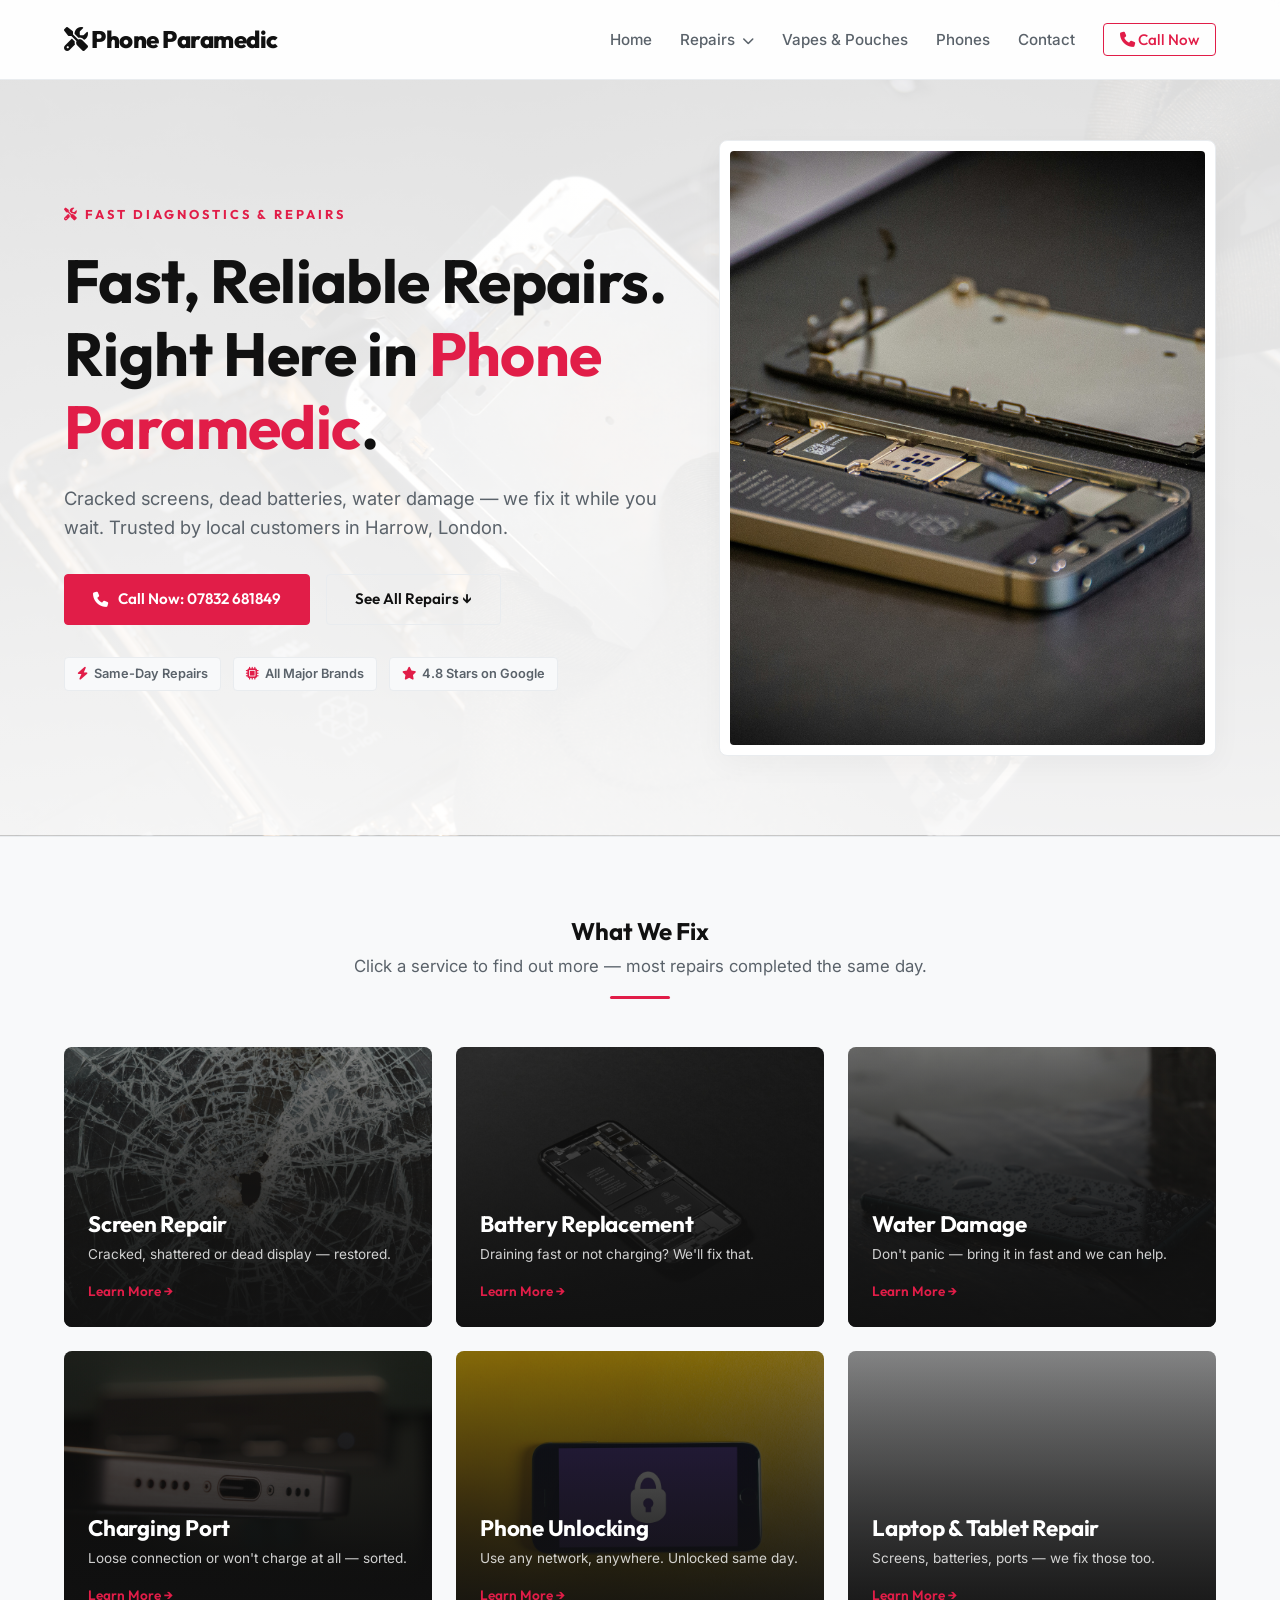
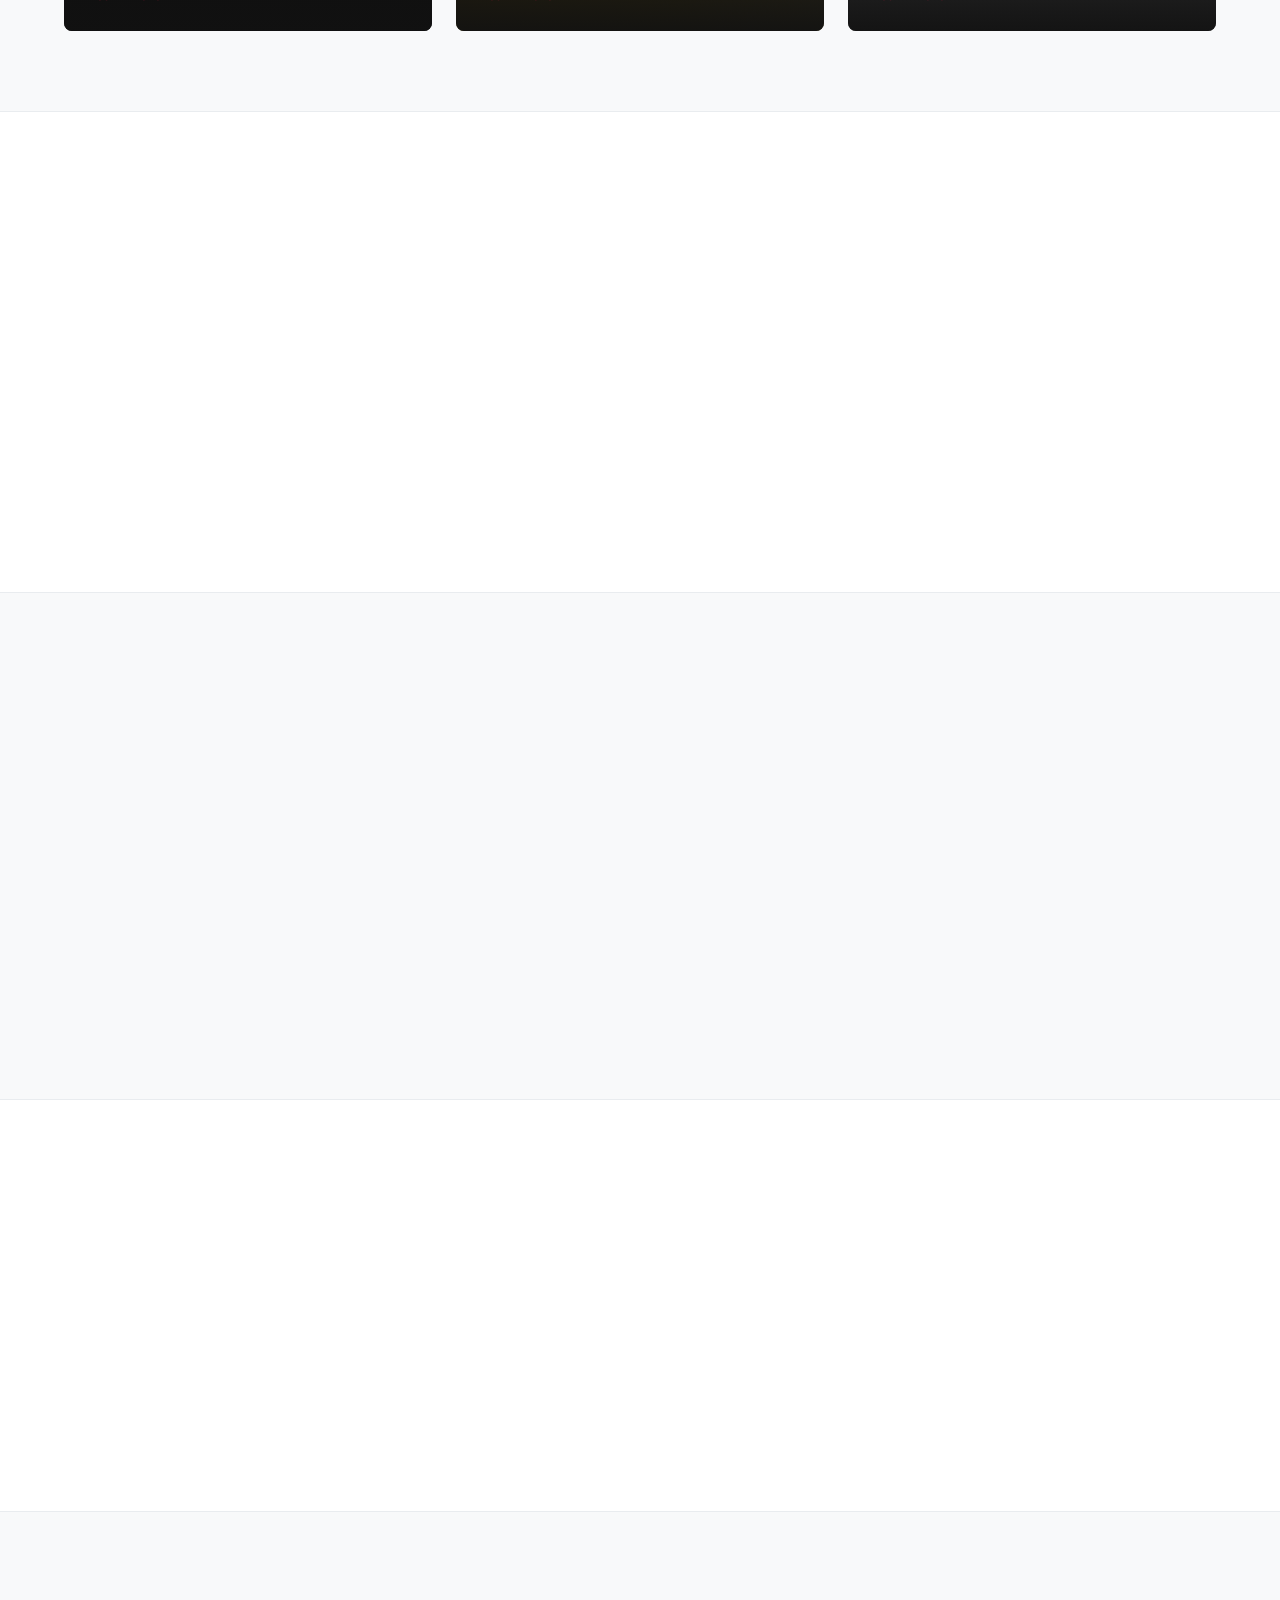
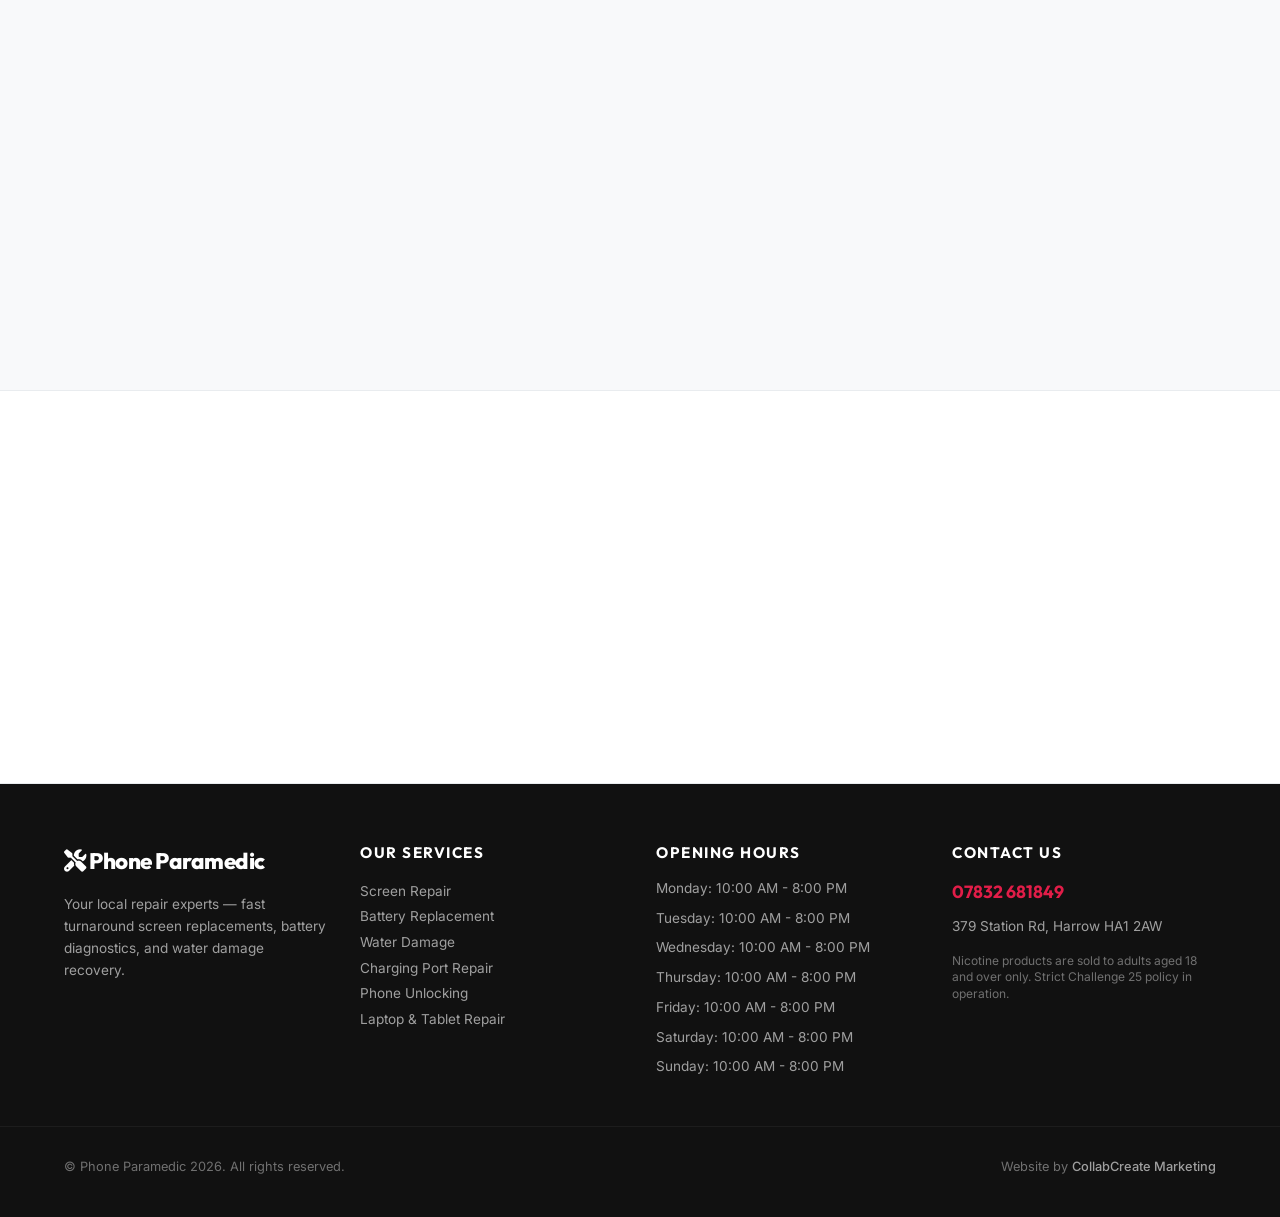
==== index.html @ 1603ecd9 "Deploy premium responsive outreach site" ====
<!DOCTYPE html>
<html lang="en">
<head>
    <meta charset="UTF-8">
    <meta name="viewport" content="width=device-width, initial-scale=1.0">
    <title>Home | Phone Paramedic Harrow, London</title>
    <link rel="stylesheet" href="styles.css">
    <link href="https://fonts.googleapis.com/css2?family=Inter:wght@300;400;500;600;700&family=Outfit:wght@400;500;600;700;800&display=swap" rel="stylesheet">
    <link rel="stylesheet" href="https://cdnjs.cloudflare.com/ajax/libs/font-awesome/6.4.0/css/all.min.css">
    
    <!-- Open Graph Metadata -->
    <meta property="og:title" content="Home | Phone Paramedic Harrow, London">
    <meta property="og:description" content="Fast, premium screen repairs, battery replacements, water damage recovery, vapes, pouches, and refurbished phones in Harrow, London.">
    <meta property="og:image" content="https://mowleed2000.github.io/phone-paramedic/storefront.webp">
    <meta property="og:url" content="https://mowleed2000.github.io/phone-paramedic/index.html">
    <meta property="og:type" content="website">

    <!-- Microsoft Clarity Tracking Code -->
    <script type="text/javascript">
        (function(c,l,a,r,i,t,y){
            c[a]=c[a]||function(){(c[a].q=c[a].q||[]).push(arguments)};
            t=l.createElement(r);t.async=1;t.src="https://www.clarity.ms/tag/"+i;
            y=l.getElementsByTagName(r)[0];y.parentNode.insertBefore(t,y);
        })(window, document, "clarity", "script", "x1smlah9oa");
    </script>
</head>
<body>

    <nav class="navbar">
        <div class="container nav-container">
            <a href="index.html" class="logo"><i class="fa-solid fa-screwdriver-wrench"></i> Phone Paramedic</a>
            <ul class="nav-links" id="navLinks">
                <li><a href="index.html">Home</a></li>
                <li class="dropdown">
                    <a href="#" class="dropdown-trigger">Repairs <i class="fa-solid fa-chevron-down" style="font-size:0.75rem; margin-left:3px;"></i></a>
                    <ul class="dropdown-menu">
                        <li><a href="screen-repair.html">Screen Repair</a></li>
                        <li><a href="battery-replacement.html">Battery Replacement</a></li>
                        <li><a href="water-damage.html">Water Damage</a></li>
                        <li><a href="charging-port.html">Charging Port Repair</a></li>
                        <li><a href="phone-unlocking.html">Phone Unlocking</a></li>
                        <li><a href="laptop-tablet.html">Laptop &amp; Tablet Repair</a></li>
                    </ul>
                </li>
                <li><a href="vapes-pouches.html">Vapes &amp; Pouches</a></li>
                <li><a href="phones-in-store.html">Phones</a></li>
                <li><a href="contact.html">Contact</a></li>
                <li><a href="tel:07832681849" class="btn-nav-cta"><i class="fa-solid fa-phone"></i> Call Now</a></li>
            </ul>
            <div class="hamburger" id="hamburger"><i class="fa-solid fa-bars"></i></div>
        </div>
    </nav>

    <!-- Hero Section -->
    <section class="hero" style="background-image: linear-gradient(rgba(255, 255, 255, 0.85), rgba(255, 255, 255, 0.95)), url('repair-hero.jpg');">
        <div class="container hero-grid">
            <div class="hero-content reveal">
                <span class="eyebrow"><i class="fa-solid fa-screwdriver-wrench"></i> Fast Diagnostics &amp; Repairs</span>
                <h1>Fast, Reliable Repairs. <br>Right Here in <span class="primary-text">Phone Paramedic</span>.</h1>
                <p class="hero-tagline">Cracked screens, dead batteries, water damage — we fix it while you wait. Trusted by local customers in Harrow, London.</p>
                <div class="hero-btns">
                    <a href="tel:07832681849" class="btn btn-primary"><i class="fa-solid fa-phone"></i> Call Now: 07832 681849</a>
                    <a href="#services" class="btn btn-outline">See All Repairs &darr;</a>
                </div>
                <div class="walk-ins-tag">
                    <span class="badge"><i class="fa-solid fa-bolt"></i> Same-Day Repairs</span>
                    <span class="badge"><i class="fa-solid fa-microchip"></i> All Major Brands</span>
                    <span class="badge"><i class="fa-solid fa-star"></i> 4.8 Stars on Google</span>
                </div>
            </div>
            <div class="hero-image-wrapper reveal">
                <div class="hero-image-frame" onclick="openLightbox('storefront.webp', 'Phone Paramedic storefront in Harrow, London')">
                    <img src="storefront.webp" alt="Phone Paramedic Storefront" class="hero-image">
                    <div class="frame-overlay">
                        <i class="fa-solid fa-magnifying-glass-plus"></i>
                        <span>View Storefront</span>
                    </div>
                </div>
            </div>
        </div>
    </section>

    <!-- Services Section -->
    <section class="services" id="services">
        <div class="container">
            <div class="section-header text-center reveal">
                <h2>What We Fix</h2>
                <p class="subheading">Click a service to find out more — most repairs completed the same day.</p>
                <div class="accent-divider"></div>
            </div>
            <div class="services-grid reveal">
                <!-- Screen Repair -->
                <a href="screen-repair.html" class="service-card-link">
                    <div class="service-card" style="background-image: linear-gradient(rgba(17, 17, 17, 0.45), rgba(17, 17, 17, 0.75)), url('cracked-screen.jpg');">
                        <div class="card-content">
                            <h3>Screen Repair</h3>
                            <p>Cracked, shattered or dead display — restored.</p>
                            <span class="learn-more">Learn More &rarr;</span>
                        </div>
                    </div>
                </a>
                <!-- Battery Replacement -->
                <a href="battery-replacement.html" class="service-card-link">
                    <div class="service-card" style="background-image: linear-gradient(rgba(17, 17, 17, 0.45), rgba(17, 17, 17, 0.75)), url('battery-repair.jpg');">
                        <div class="card-content">
                            <h3>Battery Replacement</h3>
                            <p>Draining fast or not charging? We'll fix that.</p>
                            <span class="learn-more">Learn More &rarr;</span>
                        </div>
                    </div>
                </a>
                <!-- Water Damage -->
                <a href="water-damage.html" class="service-card-link">
                    <div class="service-card" style="background-image: linear-gradient(rgba(17, 17, 17, 0.45), rgba(17, 17, 17, 0.75)), url('water-damage.jpg');">
                        <div class="card-content">
                            <h3>Water Damage</h3>
                            <p>Don't panic — bring it in fast and we can help.</p>
                            <span class="learn-more">Learn More &rarr;</span>
                        </div>
                    </div>
                </a>
                <!-- Charging Port -->
                <a href="charging-port.html" class="service-card-link">
                    <div class="service-card" style="background-image: linear-gradient(rgba(17, 17, 17, 0.45), rgba(17, 17, 17, 0.75)), url('charging-port.jpg');">
                        <div class="card-content">
                            <h3>Charging Port</h3>
                            <p>Loose connection or won't charge at all — sorted.</p>
                            <span class="learn-more">Learn More &rarr;</span>
                        </div>
                    </div>
                </a>
                <!-- Phone Unlocking -->
                <a href="phone-unlocking.html" class="service-card-link">
                    <div class="service-card" style="background-image: linear-gradient(rgba(17, 17, 17, 0.45), rgba(17, 17, 17, 0.75)), url('unlock-phone.jpg');">
                        <div class="card-content">
                            <h3>Phone Unlocking</h3>
                            <p>Use any network, anywhere. Unlocked same day.</p>
                            <span class="learn-more">Learn More &rarr;</span>
                        </div>
                    </div>
                </a>
                <!-- Laptop & Tablet Repair -->
                <a href="laptop-tablet.html" class="service-card-link">
                    <div class="service-card" style="background-image: linear-gradient(rgba(17, 17, 17, 0.45), rgba(17, 17, 17, 0.75)), url('circuit-board.jpg');">
                        <div class="card-content">
                            <h3>Laptop &amp; Tablet Repair</h3>
                            <p>Screens, batteries, ports — we fix those too.</p>
                            <span class="learn-more">Learn More &rarr;</span>
                        </div>
                    </div>
                </a>
            </div>
        </div>
    </section>

    <!-- Why Us Section -->
    <section class="why-us">
        <div class="container">
            <div class="section-header text-center reveal">
                <h2>Why Customers Come Back to Us</h2>
                <div class="accent-divider"></div>
            </div>
            
            <div class="why-us-grid reveal">
                <div class="why-card">
                    <div class="why-icon"><i class="fa-solid fa-clock"></i></div>
                    <h3>Same-Day Service</h3>
                    <p>Most repairs are done within the hour. We know you can't be without your phone.</p>
                </div>
                <div class="why-card">
                    <div class="why-icon"><i class="fa-solid fa-gem"></i></div>
                    <h3>Quality Parts Only</h3>
                    <p>We use premium replacement parts on every repair — no cheap substitutes.</p>
                </div>
                <div class="why-card">
                    <div class="why-icon"><i class="fa-solid fa-circle-check"></i></div>
                    <h3>No Fix, No Fee</h3>
                    <p>We diagnose for free. If we can't fix it, you don't pay a penny.</p>
                </div>
            </div>
        </div>
    </section>

    <!-- Vapes Teaser -->
    <section class="vapes-teaser">
        <div class="container vapes-teaser-grid">
            <div class="vapes-teaser-content reveal">
                <span class="eyebrow" style="color: var(--primary); font-weight: 700; text-transform: uppercase; letter-spacing: 2px; font-size: 0.8rem; margin-bottom: 12px; display: block;">Vapes &amp; Nicotine Pouches</span>
                <h2>Premium Vapes &amp; Pouches</h2>
                <p>We stock all the major brands including Lost Mary, IVG, Elf, Nordic Spirit, Velo, Pablo, ZYN and more. Smoke-free alternatives and disposable vapes available in store.</p>
                <a href="vapes-pouches.html" class="btn btn-primary">Browse Products &rarr;</a>
                <p class="disclaimer-text">Nicotine products are strictly for adults aged 18+ only. Challenge 25 policy applies.</p>
            </div>
            <div class="vape-brand-anchors reveal">
                <img src="Lost Mary reuse.jpg" alt="Lost Mary" class="teaser-brand-img">
                <img src="IVG Reuse 1.jpg" alt="IVG" class="teaser-brand-img">
            </div>
        </div>
    </section>

    <!-- Refurbished Phones Teaser -->
    <section class="phones-teaser">
        <div class="container phones-teaser-grid">
            <div class="phone-anchors-grid reveal">
                <div class="phone-item-card"><img src="Iphone 17 pro max.webp" alt="iPhone"><span>iPhone</span></div>
                <div class="phone-item-card"><img src="Samsung s26 ultra.webp" alt="Samsung"><span>Samsung</span></div>
                <div class="phone-item-card"><img src="Google Pixel 10a.webp" alt="Pixel"><span>Pixel</span></div>
            </div>
            <div class="phones-teaser-content reveal">
                <span class="eyebrow" style="color: var(--primary); font-weight: 700; text-transform: uppercase; letter-spacing: 2px; font-size: 0.8rem; margin-bottom: 12px; display: block;">Buy Refurbished Handsets</span>
                <h2>Refurbished Phones In Store</h2>
                <p>Looking for a quality handset without the new price tag? We carry a rotating selection of second-hand smartphones — tested, cleaned, warrantied, and ready to use.</p>
                <a href="phones-in-store.html" class="btn btn-primary">Check Availability &rarr;</a>
            </div>
        </div>
    </section>

    <!-- Reviews Section -->
    <section class="reviews">
        <div class="container">
            <div class="section-header text-center reveal">
                <h2>Loved By The Community</h2>
                <p class="subheading">Direct reviews from our local Google Business Profile page.</p>
                <div class="accent-divider"></div>
            </div>
            <div class="reviews-grid reveal">
                
                <div class="review-card">
                    <p class="review-text">"Excellent service! Fixed my cracked laptop screen on the same day. Very professional and the pricing was clear and fair."</p>
                    <div class="review-author">
                        <span>— Michael R.</span>
                        <span class="stars">★★★★★</span>
                    </div>
                </div>
    
                <div class="review-card">
                    <p class="review-text">"Brought in my water-damaged iPhone. They managed to recover all my data and get the phone working again. Lifesavers!"</p>
                    <div class="review-author">
                        <span>— Sarah T.</span>
                        <span class="stars">★★★★★</span>
                    </div>
                </div>
    
                <div class="review-card">
                    <p class="review-text">"Highly recommend Phone Paramedics for screen replacement. Friendly staff, quick turnaround, and excellent workmanship."</p>
                    <div class="review-author">
                        <span>— James L.</span>
                        <span class="stars">★★★★★</span>
                    </div>
                </div>
    
            </div>
        </div>
    </section>

    <!-- Final CTA -->
    <section class="final-cta text-center reveal" style="background-image: linear-gradient(rgba(17, 17, 17, 0.8), rgba(17, 17, 17, 0.9)), url('technician.jpg'); background-size: cover; background-position: center; color: #ffffff;">
        <div class="container">
            <h2>Ready to Get Your Device Repaired?</h2>
            <p>Visit our shop in Harrow, London or call ahead to check parts availability.</p>
            <a href="tel:07832681849" class="btn btn-primary btn-large"><i class="fa-solid fa-phone"></i> Call 07832 681849</a>
        </div>
    </section>

    <!-- Lightbox Modal -->
    <div id="lightboxModal" class="lightbox">
        <span class="lightbox-close" onclick="closeLightbox()">&times;</span>
        <img class="lightbox-content" id="lightboxImg">
        <div id="lightboxCaption" class="lightbox-caption"></div>
    </div>

    <footer class="footer">
        <div class="container footer-grid">
            <div class="footer-brand">
                <a href="index.html" class="footer-logo"><i class="fa-solid fa-screwdriver-wrench"></i> Phone Paramedic</a>
                <p style="margin-top: 15px; font-size: 0.85rem; line-height: 1.6; color: rgba(255, 255, 255, 0.6);">Your local repair experts — fast turnaround screen replacements, battery diagnostics, and water damage recovery.</p>
            </div>
            <div class="footer-links">
                <h4>Our Services</h4>
                <p><a href="screen-repair.html">Screen Repair</a></p>
                <p><a href="battery-replacement.html">Battery Replacement</a></p>
                <p><a href="water-damage.html">Water Damage</a></p>
                <p><a href="charging-port.html">Charging Port Repair</a></p>
                <p><a href="phone-unlocking.html">Phone Unlocking</a></p>
                <p><a href="laptop-tablet.html">Laptop &amp; Tablet Repair</a></p>
            </div>
            <div class="footer-hours">
                <h4>Opening Hours</h4>
                <ul>
                    <li>Monday: 10:00 AM - 8:00 PM</li><li>Tuesday: 10:00 AM - 8:00 PM</li><li>Wednesday: 10:00 AM - 8:00 PM</li><li>Thursday: 10:00 AM - 8:00 PM</li><li>Friday: 10:00 AM - 8:00 PM</li><li>Saturday: 10:00 AM - 8:00 PM</li><li>Sunday: 10:00 AM - 8:00 PM</li>
                </ul>
            </div>
            <div class="footer-contact">
                <h4>Contact Us</h4>
                <p class="phone-num"><a href="tel:07832681849">07832 681849</a></p>
                <p style="margin-top: 10px; font-size: 0.85rem; color: rgba(255, 255, 255, 0.6);">379 Station Rd, Harrow HA1 2AW</p>
                <p style="margin-top: 15px; font-size: 0.75rem; color: rgba(255, 255, 255, 0.4); line-height: 1.4;">
                    Nicotine products are sold to adults aged 18 and over only. Strict Challenge 25 policy in operation.
                </p>
            </div>
        </div>
        <div class="footer-bottom">
            <div class="container" style="display: flex; justify-content: space-between; flex-wrap: wrap; gap: 10px; width: 100%;">
                <p>&copy; Phone Paramedic 2026. All rights reserved.</p>
                <p class="agency-credit">Website by <a href="https://collabcreate.co.uk" target="_blank">CollabCreate Marketing</a></p>
            </div>
        </div>
    </footer>
    <script src="script.js"></script>
</body>
</html>
---- styles.css ----
/* CCM Tech Repair Site Stylesheet */
:root {
    --bg-main: #ffffff;
    --bg-card: #ffffff;
    --bg-alternate: #f8f9fa;
    --text-main: #111111;
    --text-muted: #5a626a;
    --border-color: #e9ecef;
    --primary: #e11d48;
    --primary-hover: #be123c;
    --primary-glow: rgba(225, 29, 72, 0.15);
    --shadow: 0 8px 30px rgba(0, 0, 0, 0.04);
    --font-sans: 'Inter', sans-serif;
    --font-heading: 'Outfit', sans-serif;
    --nav-height: 80px;
}

/* Global Reset */
* {
    margin: 0;
    padding: 0;
    box-sizing: border-box;
}

html, body {
    width: 100%;
    overflow-x: hidden;
    background-color: var(--bg-main);
    color: var(--text-main);
    font-family: var(--font-sans);
    line-height: 1.6;
    scroll-behavior: smooth;
}

/* Layout Utilities */
.container {
    max-width: 1200px;
    margin: 0 auto;
    padding: 0 24px;
    width: 100%;
}

.text-center {
    text-align: center;
}

.primary-text {
    color: var(--primary);
}

.accent-divider {
    width: 60px;
    height: 3px;
    background-color: var(--primary);
    margin: 16px auto 0;
    border-radius: 2px;
}

.section-subtitle {
    display: inline-block;
    font-family: var(--font-heading);
    font-size: 0.8rem;
    font-weight: 700;
    text-transform: uppercase;
    letter-spacing: 3px;
    color: var(--primary);
    margin-bottom: 12px;
}

/* Typography */
h1, h2, h3, h4 {
    font-family: var(--font-heading);
    font-weight: 700;
    letter-spacing: -0.01em;
    line-height: 1.2;
}

/* Scroll Animations */
.reveal {
    opacity: 0;
    transform: translateY(30px);
    transition: all 0.8s cubic-bezier(0.16, 1, 0.3, 1);
}

.reveal.active {
    opacity: 1;
    transform: translateY(0);
}

/* Buttons */
.btn {
    display: inline-flex;
    align-items: center;
    justify-content: center;
    gap: 10px;
    padding: 12px 28px;
    font-family: var(--font-heading);
    font-size: 0.95rem;
    font-weight: 600;
    text-decoration: none;
    border-radius: 4px;
    transition: all 0.3s ease;
    cursor: pointer;
    border: none;
}

.btn-primary {
    background-color: var(--primary);
    color: #ffffff;
    border: 1px solid var(--primary);
}

.btn-primary:hover {
    background-color: var(--primary-hover);
    border-color: var(--primary-hover);
    transform: translateY(-2px);
    box-shadow: 0 8px 20px var(--primary-glow);
}

.btn-outline {
    background-color: transparent;
    color: var(--text-main);
    border: 1px solid var(--border-color);
}

.btn-outline:hover {
    background-color: var(--bg-alternate);
    border-color: var(--primary);
    color: var(--primary);
    transform: translateY(-2px);
}

/* Navigation Bar */
.navbar {
    position: fixed;
    top: 0;
    left: 0;
    width: 100%;
    height: var(--nav-height);
    background-color: rgba(255, 255, 255, 0.95);
    backdrop-filter: blur(8px);
    -webkit-backdrop-filter: blur(8px);
    border-bottom: 1px solid var(--border-color);
    z-index: 1000;
    display: flex;
    align-items: center;
}

.nav-container {
    display: flex;
    justify-content: space-between;
    align-items: center;
}

.logo {
    font-family: var(--font-heading);
    font-size: 1.5rem;
    font-weight: 800;
    color: var(--text-main);
    text-decoration: none;
    letter-spacing: -0.5px;
}

.nav-links {
    display: flex;
    align-items: center;
    list-style: none;
    gap: 28px;
}

.nav-links a {
    color: var(--text-muted);
    text-decoration: none;
    font-size: 0.95rem;
    font-weight: 500;
    transition: color 0.3s ease;
}

.nav-links a:hover {
    color: var(--text-main);
}

.btn-nav-cta {
    background-color: transparent;
    color: var(--primary) !important;
    border: 1px solid var(--primary);
    padding: 6px 16px;
    border-radius: 4px;
    font-family: var(--font-heading);
    font-size: 0.85rem;
    font-weight: 600;
    transition: all 0.3s ease;
}

.btn-nav-cta:hover {
    background-color: var(--primary);
    color: #ffffff !important;
}

.hamburger {
    display: none;
    color: var(--text-main);
    font-size: 1.4rem;
    cursor: pointer;
}

/* Dropdown Menu */
.dropdown {
    position: relative;
}

.dropdown-menu {
    display: none;
    position: absolute;
    top: 100%;
    left: 0;
    background-color: var(--bg-card);
    border: 1px solid var(--border-color);
    box-shadow: var(--shadow);
    list-style: none;
    min-width: 220px;
    border-radius: 4px;
    padding: 10px 0;
    z-index: 100;
}

.dropdown-menu li a {
    display: block;
    padding: 10px 20px;
    color: var(--text-main);
    font-size: 0.9rem;
    text-transform: none;
    letter-spacing: normal;
}

.dropdown-menu li a:hover {
    background-color: var(--bg-alternate);
    color: var(--primary);
}

.dropdown:hover .dropdown-menu {
    display: block;
}

/* Hero Section */
.hero {
    padding: calc(var(--nav-height) + 60px) 0 80px;
    background-size: cover;
    background-position: center;
    position: relative;
}

.hero-grid {
    display: grid;
    grid-template-columns: 1.1fr 0.9fr;
    gap: 48px;
    align-items: center;
}

.hero-content .eyebrow {
    font-family: var(--font-heading);
    color: var(--primary);
    font-size: 0.8rem;
    font-weight: 700;
    text-transform: uppercase;
    letter-spacing: 3px;
    margin-bottom: 20px;
    display: block;
}

.hero h1 {
    font-size: 3.8rem;
    margin-bottom: 20px;
    color: var(--text-main);
}

.hero-tagline {
    font-size: 1.15rem;
    color: var(--text-muted);
    margin-bottom: 32px;
}

.hero-btns {
    display: flex;
    gap: 16px;
    margin-bottom: 32px;
}

.walk-ins-tag {
    display: flex;
    flex-wrap: wrap;
    gap: 12px;
}

.badge {
    display: inline-flex;
    align-items: center;
    gap: 6px;
    background-color: var(--bg-alternate);
    border: 1px solid var(--border-color);
    color: var(--text-muted);
    padding: 6px 12px;
    border-radius: 4px;
    font-size: 0.8rem;
    font-weight: 600;
}

.badge i {
    color: var(--primary);
}

.hero-image-wrapper {
    position: relative;
    width: 100%;
}

.hero-image-frame {
    position: relative;
    border: 1px solid var(--border-color);
    padding: 10px;
    border-radius: 8px;
    background-color: var(--bg-card);
    box-shadow: var(--shadow);
    cursor: pointer;
    overflow: hidden;
}

.hero-image {
    width: 100%;
    border-radius: 4px;
    display: block;
    object-fit: cover;
    aspect-ratio: 4/5;
    transition: transform 0.5s ease;
}

.hero-image-frame:hover .hero-image {
    transform: scale(1.02);
}

.frame-overlay {
    position: absolute;
    top: 10px;
    left: 10px;
    right: 10px;
    bottom: 10px;
    background-color: rgba(17, 17, 17, 0.85);
    display: flex;
    flex-direction: column;
    align-items: center;
    justify-content: center;
    gap: 10px;
    color: #ffffff;
    opacity: 0;
    transition: opacity 0.3s ease;
    border-radius: 4px;
}

.hero-image-frame:hover .frame-overlay {
    opacity: 1;
}

.frame-overlay i {
    font-size: 1.8rem;
    color: var(--primary);
}

.frame-overlay span {
    font-family: var(--font-heading);
    font-size: 0.8rem;
    font-weight: 600;
    text-transform: uppercase;
    letter-spacing: 1.5px;
}

/* Services Grid on Home */
.services {
    padding: 80px 0;
    background-color: var(--bg-alternate);
    border-top: 1px solid var(--border-color);
    border-bottom: 1px solid var(--border-color);
}

.services .section-header {
    margin-bottom: 48px;
}

.services .subheading {
    color: var(--text-muted);
    font-size: 1.05rem;
    margin-top: 8px;
}

.services-grid {
    display: grid;
    grid-template-columns: repeat(3, 1fr);
    gap: 24px;
}

.service-card-link {
    text-decoration: none;
}

.service-card {
    height: 280px;
    border-radius: 8px;
    background-size: cover;
    background-position: center;
    position: relative;
    overflow: hidden;
    display: flex;
    align-items: flex-end;
    transition: transform 0.3s ease, box-shadow 0.3s ease;
}

.service-card::after {
    content: '';
    position: absolute;
    top: 0;
    left: 0;
    width: 100%;
    height: 100%;
    background: linear-gradient(to top, rgba(17, 17, 17, 0.95) 0%, rgba(17, 17, 17, 0.4) 60%, rgba(17, 17, 17, 0.1) 100%);
    z-index: 1;
    transition: background 0.3s ease;
}

.service-card:hover {
    transform: translateY(-4px);
    box-shadow: 0 12px 30px rgba(0, 0, 0, 0.15);
}

.service-card:hover::after {
    background: linear-gradient(to top, rgba(17, 17, 17, 0.98) 0%, rgba(17, 17, 17, 0.5) 60%, rgba(17, 17, 17, 0.2) 100%);
}

.card-content {
    padding: 24px;
    color: #ffffff;
    width: 100%;
    z-index: 2;
}

.service-card h3 {
    font-size: 1.4rem;
    margin-bottom: 6px;
    color: #ffffff;
}

.service-card p {
    font-size: 0.85rem;
    color: rgba(255, 255, 255, 0.8);
    margin-bottom: 12px;
}

.learn-more {
    font-family: var(--font-heading);
    font-size: 0.85rem;
    font-weight: 600;
    color: var(--primary);
}

/* Why Us Section */
.why-us {
    padding: 80px 0;
}

.why-us-grid {
    display: grid;
    grid-template-columns: repeat(3, 1fr);
    gap: 32px;
    margin-top: 48px;
}

.why-card {
    background-color: var(--bg-card);
    border: 1px solid var(--border-color);
    border-radius: 8px;
    padding: 32px;
    box-shadow: var(--shadow);
}

.why-icon {
    font-size: 2.2rem;
    color: var(--primary);
    margin-bottom: 20px;
}

.why-card h3 {
    font-size: 1.25rem;
    margin-bottom: 12px;
}

.why-card p {
    color: var(--text-muted);
    font-size: 0.9rem;
}

/* Vapes Teaser */
.vapes-teaser {
    padding: 80px 0;
    background-color: var(--bg-alternate);
    border-top: 1px solid var(--border-color);
    border-bottom: 1px solid var(--border-color);
}

.vapes-teaser-grid {
    display: grid;
    grid-template-columns: 1.1fr 0.9fr;
    gap: 48px;
    align-items: center;
}

.vapes-teaser-content h2 {
    font-size: 2.5rem;
    margin-bottom: 16px;
}

.vapes-teaser-content p {
    color: var(--text-muted);
    margin-bottom: 24px;
    font-size: 1.05rem;
}

.disclaimer-text {
    font-size: 0.75rem;
    color: var(--text-muted);
    margin-top: 16px;
}

.vape-brand-anchors {
    display: flex;
    justify-content: center;
    gap: 20px;
}

.teaser-brand-img {
    width: 45%;
    max-width: 180px;
    border-radius: 8px;
    border: 1px solid var(--border-color);
    box-shadow: var(--shadow);
}

/* Phones Teaser */
.phones-teaser {
    padding: 80px 0;
}

.phones-teaser-grid {
    display: grid;
    grid-template-columns: 1fr 1fr;
    gap: 48px;
    align-items: center;
}

.phones-teaser-content h2 {
    font-size: 2.5rem;
    margin-bottom: 16px;
}

.phones-teaser-content p {
    color: var(--text-muted);
    margin-bottom: 24px;
    font-size: 1.05rem;
}

.phone-anchors-grid {
    display: grid;
    grid-template-columns: repeat(3, 1fr);
    gap: 16px;
}

.phone-item-card {
    text-align: center;
    background-color: var(--bg-alternate);
    border: 1px solid var(--border-color);
    padding: 16px;
    border-radius: 8px;
}

.phone-item-card img {
    width: 100%;
    height: auto;
    max-height: 120px;
    object-fit: contain;
    margin-bottom: 10px;
}

.phone-item-card span {
    font-family: var(--font-heading);
    font-size: 0.8rem;
    font-weight: 600;
}

/* Reviews on Home */
.reviews {
    padding: 80px 0;
    background-color: var(--bg-alternate);
    border-top: 1px solid var(--border-color);
    border-bottom: 1px solid var(--border-color);
}

.reviews-grid {
    display: grid;
    grid-template-columns: repeat(3, 1fr);
    gap: 24px;
    margin-top: 40px;
}

.review-card {
    background-color: var(--bg-card);
    border: 1px solid var(--border-color);
    padding: 32px;
    border-radius: 6px;
    box-shadow: var(--shadow);
    display: flex;
    flex-direction: column;
    justify-content: space-between;
}

.review-card .review-text {
    font-style: italic;
    font-size: 0.95rem;
    color: var(--text-muted);
    margin-bottom: 20px;
}

.review-author {
    font-family: var(--font-heading);
    font-weight: 600;
    font-size: 0.85rem;
    display: flex;
    justify-content: space-between;
    align-items: center;
}

.stars {
    color: #ffb400;
    font-size: 0.8rem;
}

/* Final CTA */
.final-cta {
    padding: 100px 0;
    background-size: cover;
    background-position: center;
    color: #ffffff;
}

.final-cta h2 {
    font-size: 3rem;
    margin-bottom: 16px;
    color: #ffffff;
}

.final-cta p {
    font-size: 1.15rem;
    color: rgba(255, 255, 255, 0.85);
    margin-bottom: 30px;
}

.btn-large {
    padding: 14px 40px;
    font-size: 1.1rem;
}

/* Service Page Styling */
.service-hero {
    padding: 120px 0 80px;
    background-size: cover;
    background-position: center;
    color: #ffffff;
}

.service-hero h1 {
    font-size: 3.5rem;
    color: #ffffff;
    margin-bottom: 16px;
}

.service-hero p {
    font-size: 1.2rem;
    color: rgba(255, 255, 255, 0.85);
    margin-bottom: 28px;
}

.details-grid {
    display: grid;
    grid-template-columns: 1.05fr 0.95fr;
    gap: 64px;
    align-items: center;
}

.service-details {
    padding: 80px 0;
}

.details-text h2 {
    font-size: 2.2rem;
    margin-bottom: 20px;
}

.details-text p {
    color: var(--text-muted);
    font-size: 1.05rem;
    margin-bottom: 24px;
}

.symptoms-box {
    background-color: var(--bg-alternate);
    border: 1px solid var(--border-color);
    padding: 24px;
    border-radius: 6px;
}

.symptoms-box h3 {
    font-size: 1.15rem;
    margin-bottom: 16px;
}

.symptoms-list {
    list-style: none;
    display: flex;
    flex-direction: column;
    gap: 12px;
}

.symptoms-list li {
    font-size: 0.95rem;
    color: var(--text-muted);
    display: flex;
    align-items: center;
    gap: 10px;
}

.symptoms-list li i {
    color: var(--primary);
}

.in-process-img {
    width: 100%;
    border-radius: 8px;
    border: 1px solid var(--border-color);
    box-shadow: var(--shadow);
}

.service-gallery {
    padding: 60px 0;
    background-color: var(--bg-alternate);
    border-top: 1px solid var(--border-color);
    border-bottom: 1px solid var(--border-color);
}

.gallery-row {
    display: grid;
    grid-template-columns: repeat(auto-fit, minmax(250px, 1fr));
    gap: 20px;
    margin-top: 40px;
}

.gallery-item-wrapper {
    background-color: var(--bg-card);
    border: 1px solid var(--border-color);
    border-radius: 6px;
    padding: 8px;
    cursor: pointer;
    text-align: center;
    box-shadow: var(--shadow);
}

.gallery-item-wrapper img {
    width: 100%;
    height: 180px;
    object-fit: cover;
    border-radius: 4px;
    margin-bottom: 8px;
}

.gallery-item-wrapper span {
    font-family: var(--font-heading);
    font-size: 0.85rem;
    font-weight: 600;
}

/* Battery gallery containment (Checklist Issue 6) */
.battery-gallery .gallery-item-wrapper img {
    object-fit: contain !important;
    background-color: var(--bg-alternate);
}

.service-cta {
    padding: 80px 0;
}

.service-cta h2 {
    font-size: 2.2rem;
    margin-bottom: 12px;
}

.service-cta p {
    color: var(--text-muted);
    margin-bottom: 24px;
}

.related-services {
    padding: 80px 0;
    background-color: var(--bg-alternate);
    border-top: 1px solid var(--border-color);
}

.related-grid {
    display: grid;
    grid-template-columns: repeat(3, 1fr);
    gap: 24px;
    margin-top: 40px;
}

.related-card {
    background-color: var(--bg-card);
    border: 1px solid var(--border-color);
    padding: 28px;
    border-radius: 6px;
    box-shadow: var(--shadow);
}

.related-card h3 {
    font-size: 1.2rem;
    margin-bottom: 10px;
}

.related-card p {
    font-size: 0.85rem;
    color: var(--text-muted);
    margin-bottom: 16px;
}

/* Page Hero Template */
.page-hero {
    padding: calc(var(--nav-height) + 40px) 0 40px;
    border-bottom: 1px solid var(--border-color);
    background-color: var(--bg-alternate);
}

.page-hero h1 {
    font-size: 3rem;
    margin-bottom: 8px;
}

.page-hero p {
    font-size: 1.1rem;
    color: var(--text-muted);
}

/* Vapes Page Specific */
.pouches-section, .vapes-section {
    padding: 80px 0;
}

.pouches-section {
    border-bottom: 1px solid var(--border-color);
}

.pouches-grid {
    display: grid;
    grid-template-columns: repeat(5, 1fr);
    gap: 20px;
    margin-top: 48px;
}

.vapes-grid-two {
    display: grid;
    grid-template-columns: repeat(2, 1fr);
    gap: 24px;
    max-width: 600px;
    margin: 48px auto 0;
}

.brand-card, .brand-card-two {
    background-color: var(--bg-card);
    border: 1px solid var(--border-color);
    padding: 16px;
    border-radius: 8px;
    text-align: center;
    box-shadow: var(--shadow);
}

.brand-card img, .brand-card-two img {
    width: 100%;
    height: 140px;
    object-fit: contain;
    margin-bottom: 12px;
}

.brand-card h3, .brand-card-two h3 {
    font-size: 1rem;
    font-family: var(--font-heading);
    font-weight: 700;
}

.vapes-cta, .phones-cta, .contact-cta {
    padding: 60px 0;
    background-color: var(--bg-alternate);
    border-top: 1px solid var(--border-color);
    border-bottom: 1px solid var(--border-color);
}

/* Refurbished Phones Page */
.phones-section {
    padding: 80px 0;
}

.intro-paragraph {
    max-width: 700px;
    margin: 0 auto 48px;
    font-size: 1.05rem;
    color: var(--text-muted);
}

.phones-grid {
    display: grid;
    grid-template-columns: repeat(3, 1fr);
    gap: 24px;
}

.phone-product-card {
    background-color: var(--bg-card);
    border: 1px solid var(--border-color);
    padding: 24px;
    border-radius: 8px;
    text-align: center;
    box-shadow: var(--shadow);
}

.phone-product-card img {
    width: 100%;
    height: 180px;
    object-fit: contain;
    margin-bottom: 16px;
}

.phone-product-card h3 {
    font-size: 1.15rem;
    margin-bottom: 8px;
}

.avail-badge {
    display: inline-block;
    font-family: var(--font-heading);
    font-size: 0.75rem;
    font-weight: 700;
    color: var(--primary);
    background-color: var(--primary-glow);
    padding: 4px 12px;
    border-radius: 20px;
}

/* Contact Page Specific */
.contact-details-section {
    padding: 80px 0;
}

.contact-grid-page {
    display: grid;
    grid-template-columns: 1fr 1fr;
    gap: 64px;
    align-items: center;
}

.contact-left-info h2 {
    font-size: 2.5rem;
    margin-bottom: 12px;
}

.phone-large {
    font-family: var(--font-heading);
    font-size: 1.6rem;
    font-weight: 700;
    margin-bottom: 30px;
}

.phone-large a {
    color: var(--primary);
    text-decoration: none;
}

.hours-box h3 {
    font-size: 1.15rem;
    margin-bottom: 16px;
}

.contact-hours-table {
    width: 100%;
    border-collapse: collapse;
}

.contact-hours-table tr {
    border-bottom: 1px solid var(--border-color);
}

.contact-hours-table tr:last-child {
    border-bottom: none;
}

.contact-hours-table td {
    padding: 10px 0;
    font-size: 0.95rem;
    color: var(--text-muted);
}

.contact-hours-table td:last-child {
    text-align: right;
    font-weight: 600;
    color: var(--text-main);
}

.exterior-img-container {
    width: 100%;
}

.exterior-img-style {
    width: 100%;
    max-height: 400px;
    object-fit: contain;
    border-radius: 8px;
    border: 1px solid var(--border-color);
    box-shadow: var(--shadow);
    margin: 0 auto;
    display: block;
}

.map-section {
    padding: 60px 0;
    background-color: var(--bg-alternate);
    border-top: 1px solid var(--border-color);
    border-bottom: 1px solid var(--border-color);
}

.contact-map-wrapper iframe {
    display: block;
    box-shadow: var(--shadow);
    border: 1px solid var(--border-color) !important;
    margin-top: 40px;
}

/* Footer Styling */
.footer {
    padding: 60px 0 40px;
    background-color: #111111;
    color: #ffffff;
    border-top: 1px solid var(--border-color);
}

.footer-grid {
    display: grid;
    grid-template-columns: repeat(4, 1fr);
    gap: 32px;
}

.footer-brand p {
    font-size: 0.85rem;
    color: rgba(255, 255, 255, 0.6);
    margin-top: 12px;
}

.footer-logo {
    font-family: var(--font-heading);
    font-size: 1.4rem;
    font-weight: 800;
    color: #ffffff;
    text-decoration: none;
    letter-spacing: -0.5px;
}

.footer-logo .primary-text {
    color: var(--primary);
}

.footer-links h4, .footer-hours h4, .footer-contact h4 {
    font-size: 0.95rem;
    font-family: var(--font-heading);
    text-transform: uppercase;
    letter-spacing: 1.5px;
    color: #ffffff;
    margin-bottom: 16px;
}

.footer-links p a {
    color: rgba(255, 255, 255, 0.6);
    text-decoration: none;
    font-size: 0.85rem;
    transition: color 0.3s ease;
}

.footer-links p a:hover {
    color: var(--primary);
}

.footer-hours ul {
    list-style: none;
    display: flex;
    flex-direction: column;
    gap: 8px;
    font-size: 0.85rem;
    color: rgba(255, 255, 255, 0.6);
}

.footer-contact p {
    font-size: 0.85rem;
    color: rgba(255, 255, 255, 0.6);
    margin-bottom: 6px;
}

.footer-contact p.phone-num a {
    font-family: var(--font-heading);
    font-weight: 700;
    color: var(--primary);
    font-size: 1.1rem;
    text-decoration: none;
}

.footer-bottom {
    display: flex;
    justify-content: space-between;
    align-items: center;
    border-top: 1px solid rgba(255, 255, 255, 0.05);
    padding-top: 30px;
    margin-top: 48px;
    color: rgba(255, 255, 255, 0.4);
    font-size: 0.8rem;
    flex-wrap: wrap;
    gap: 16px;
}

.agency-credit a {
    color: rgba(255, 255, 255, 0.6);
    text-decoration: none;
    font-weight: 500;
}

.agency-credit a:hover {
    color: var(--primary);
}

/* Lightbox Modal */
.lightbox {
    display: none;
    position: fixed;
    z-index: 2000;
    left: 0;
    top: 0;
    width: 100%;
    height: 100%;
    background-color: rgba(17, 17, 17, 0.95);
    align-items: center;
    justify-content: center;
    flex-direction: column;
}

.lightbox.active {
    display: flex;
    width: 100% !important;
}

.lightbox-content {
    margin: auto;
    display: block;
    max-width: 90%;
    max-height: 80vh;
    border-radius: 8px;
    border: 1px solid var(--border-color);
}

.lightbox-caption {
    margin: 15px auto;
    width: 80%;
    text-align: center;
    color: var(--primary);
    font-family: var(--font-heading);
    font-weight: 600;
    font-size: 1.2rem;
}

.lightbox-close {
    position: absolute;
    top: 24px;
    right: 32px;
    color: #ffffff;
    font-size: 2.5rem;
    font-weight: bold;
    cursor: pointer;
}

.lightbox-close:hover {
    color: var(--primary);
}

/* Responsive Rules (Mobile Optimization Checklist - Issue 3, 5) */
@media (max-width: 992px) {
    h1 { font-size: 2.8rem !important; }
    h2 { font-size: 1.8rem !important; }
    .hero-grid { grid-template-columns: 1fr; text-align: center; }
    .hero-btns { justify-content: center; }
    .walk-ins-tag { justify-content: center; }
    .hero-image-wrapper { max-width: 450px; margin: 0 auto; }
    .services-grid { grid-template-columns: repeat(2, 1fr); }
    .why-us-grid { grid-template-columns: 1fr; gap: 20px; }
    .vapes-teaser-grid, .phones-teaser-grid, .contact-grid-page, .details-grid { grid-template-columns: 1fr; text-align: center; }
    .vape-brand-anchors { justify-content: center; }
    .phone-anchors-grid { max-width: 500px; margin: 0 auto; }
    .reviews-grid, .related-grid, .phones-grid { grid-template-columns: 1fr; }
    .footer-grid { grid-template-columns: repeat(2, 1fr); }
    .pouches-grid { grid-template-columns: repeat(3, 1fr); }
    .exterior-img-style { max-height: 300px; }
}

@media (max-width: 768px) {
    .service-hero h1 { font-size: 2.2rem !important; }
    .page-hero h1 { font-size: 2.2rem !important; }
    .container { padding: 0 20px !important; }
    .hamburger { display: block; }
    .nav-links {
        display: none;
        flex-direction: column;
        position: absolute;
        top: var(--nav-height);
        left: 0;
        right: 0;
        width: 100% !important;
        box-sizing: border-box;
        background-color: rgba(255, 255, 255, 0.98);
        border-bottom: 1px solid var(--border-color);
        padding: 30px;
        gap: 20px;
        align-items: center;
        box-shadow: var(--shadow);
    }
    .nav-links.active { display: flex; }
    .dropdown-menu { 
        position: static; 
        box-shadow: none; 
        border: none; 
        text-align: center; 
        display: none; 
        padding: 10px 0; 
        width: 100%;
        background-color: var(--bg-alternate);
        border-radius: 6px;
    }
    .dropdown-menu.active {
        display: block !important;
    }
    .dropdown:hover .dropdown-menu { display: none; } /* disable hover on mobile */
    .dropdown.active .dropdown-menu { display: block; }
    .footer-grid { grid-template-columns: 1fr; text-align: center; }
    .footer-hours ul { align-items: center; }
    .footer-bottom { flex-direction: column; text-align: center; }
    .pouches-grid { grid-template-columns: repeat(2, 1fr); }
    
    /* Phone Unlocking Hero Position Adjust (Checklist Issue 4) */
    .phone-unlock-hero {
        background-position: center 25% !important;
    }
    
    /* Expand buttons on mobile */
    .btn {
        width: 100%;
    }
    .hero-btns {
        flex-direction: column;
        align-items: center;
        width: 100%;
    }
    .hero-btns .btn {
        width: 100%;
        max-width: 350px;
    }
}
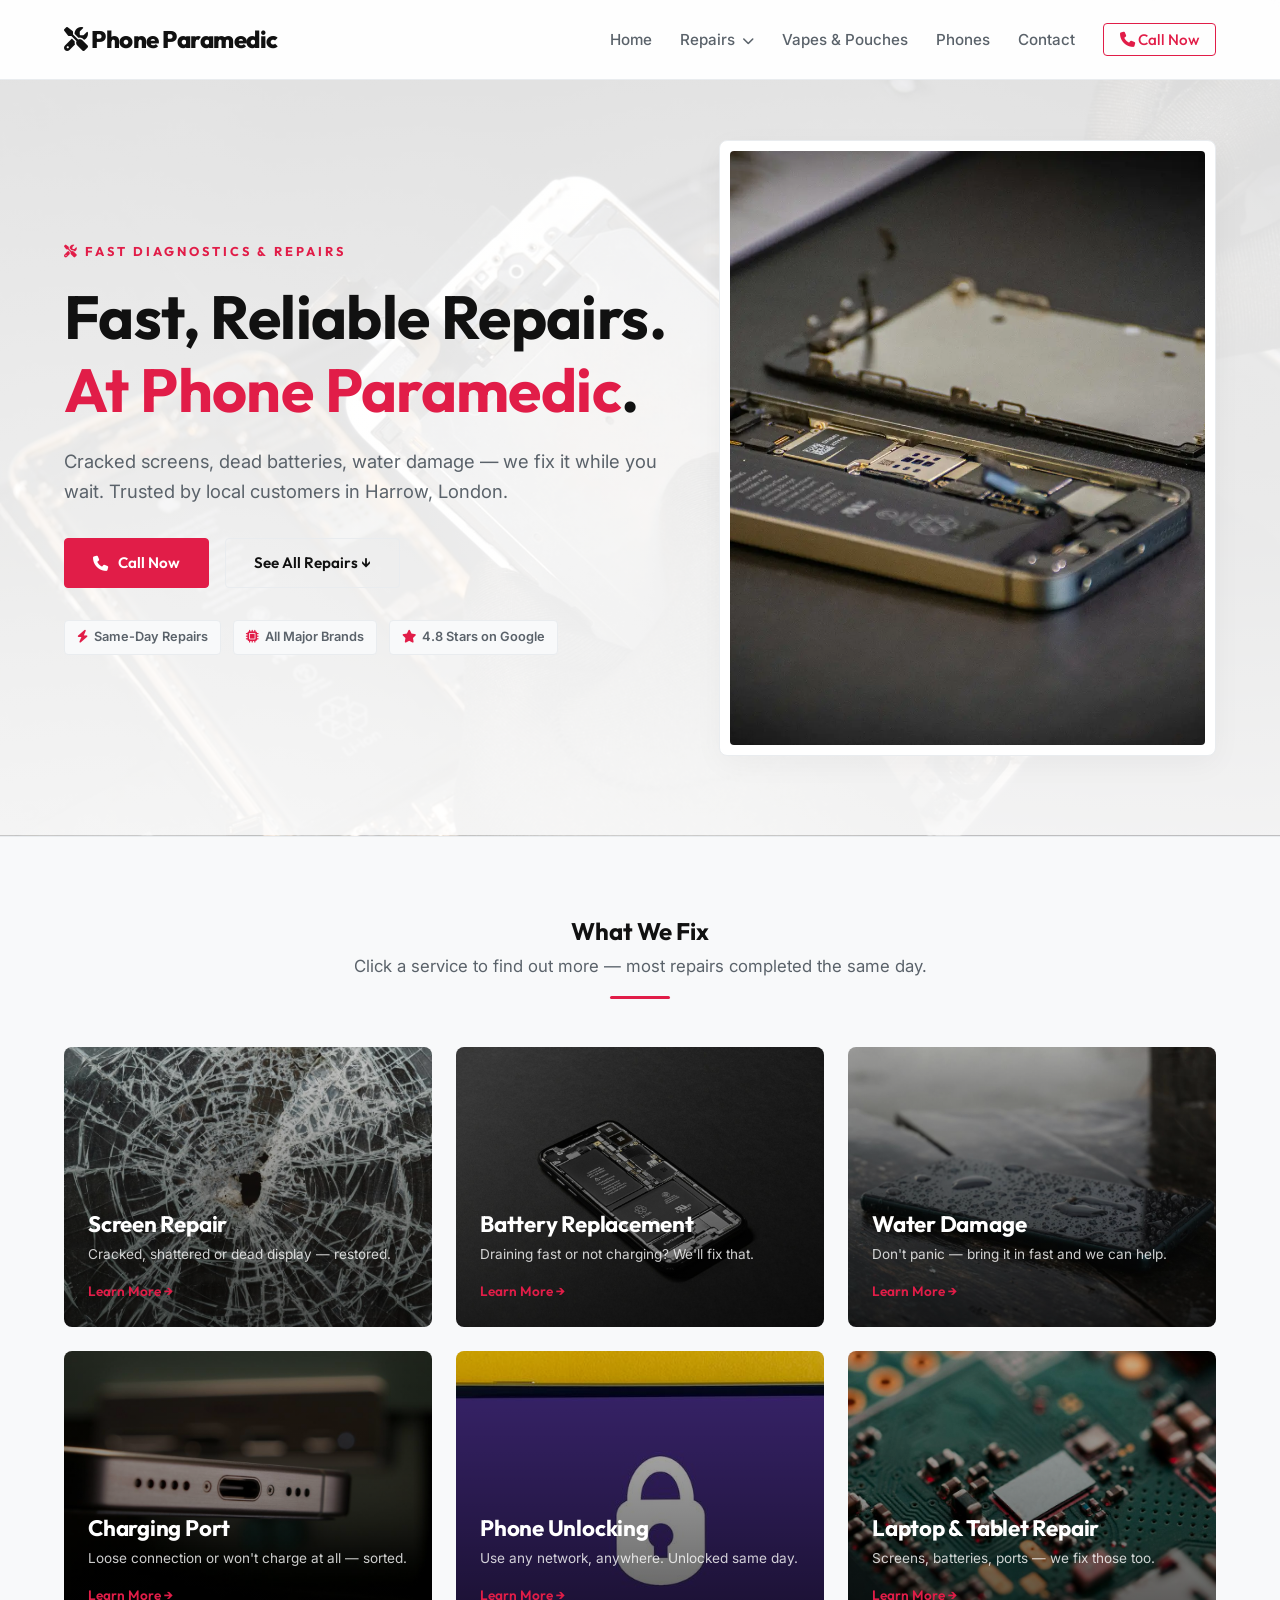
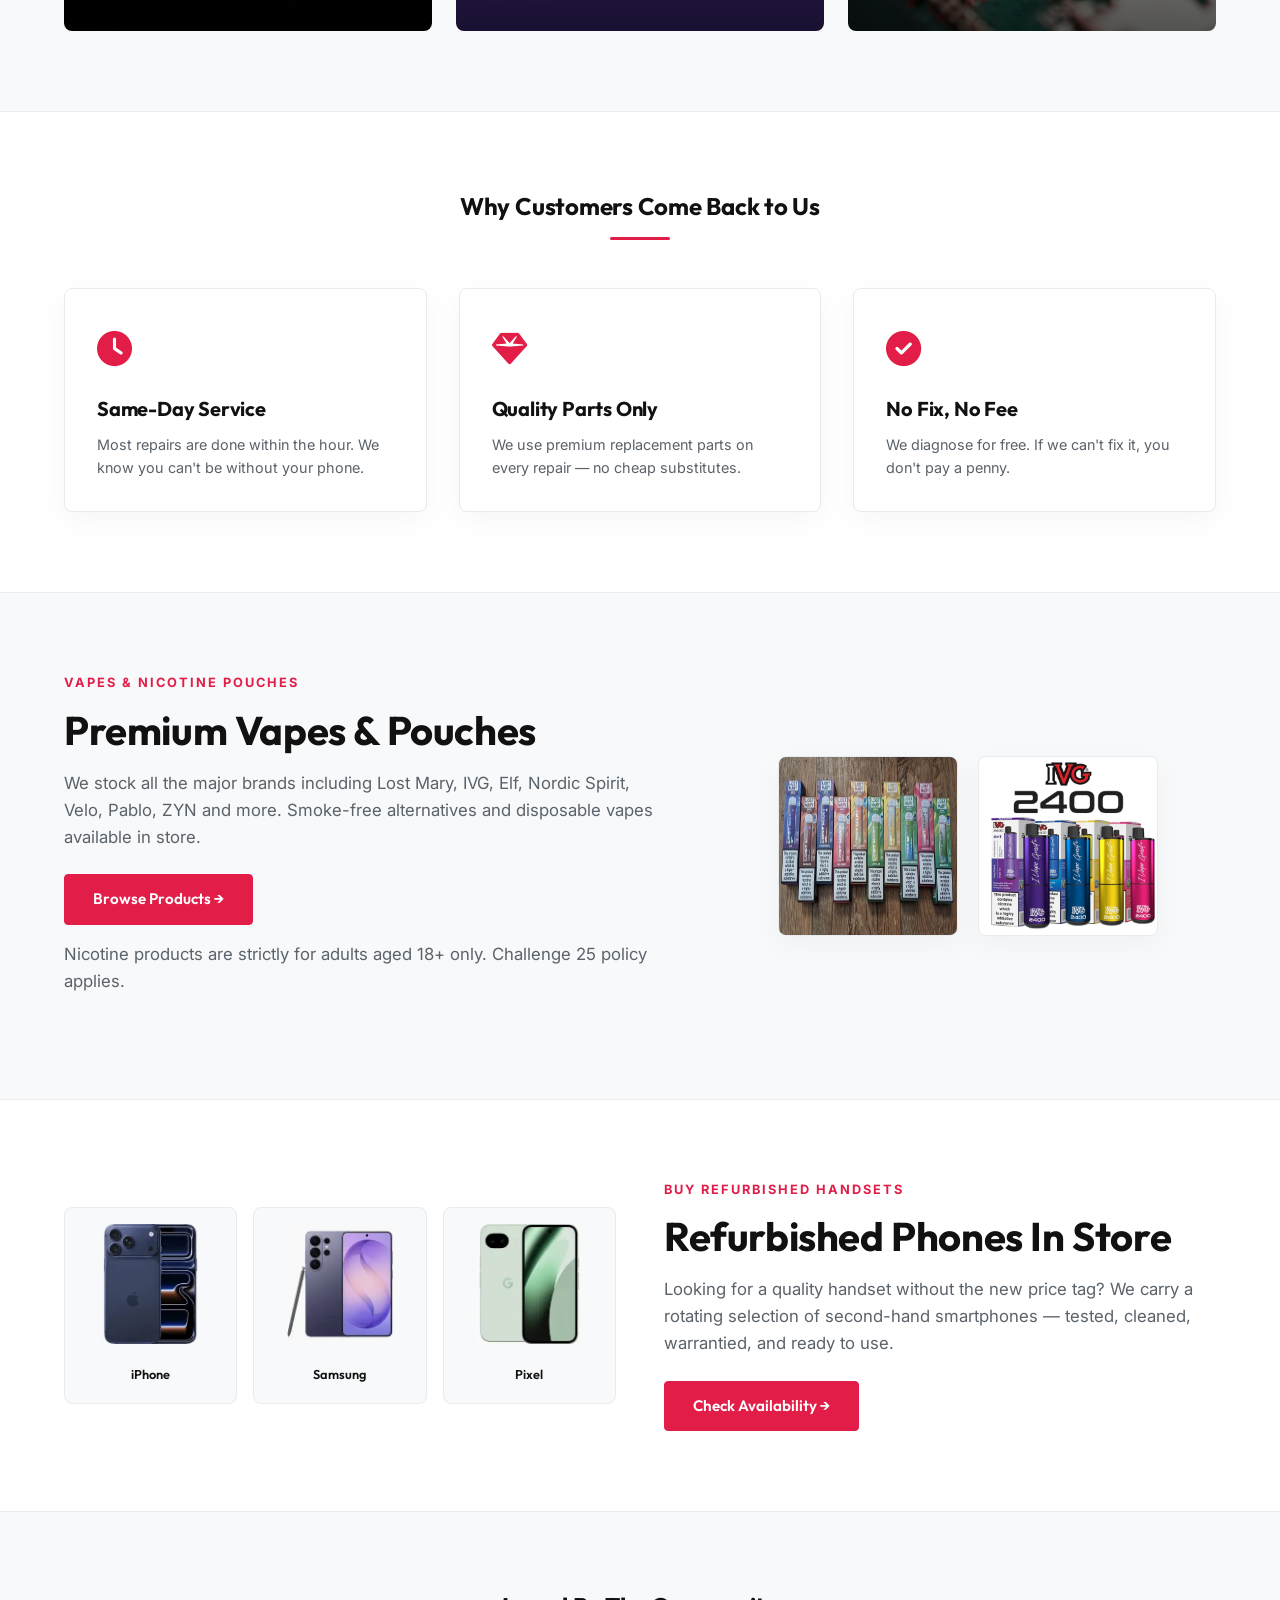
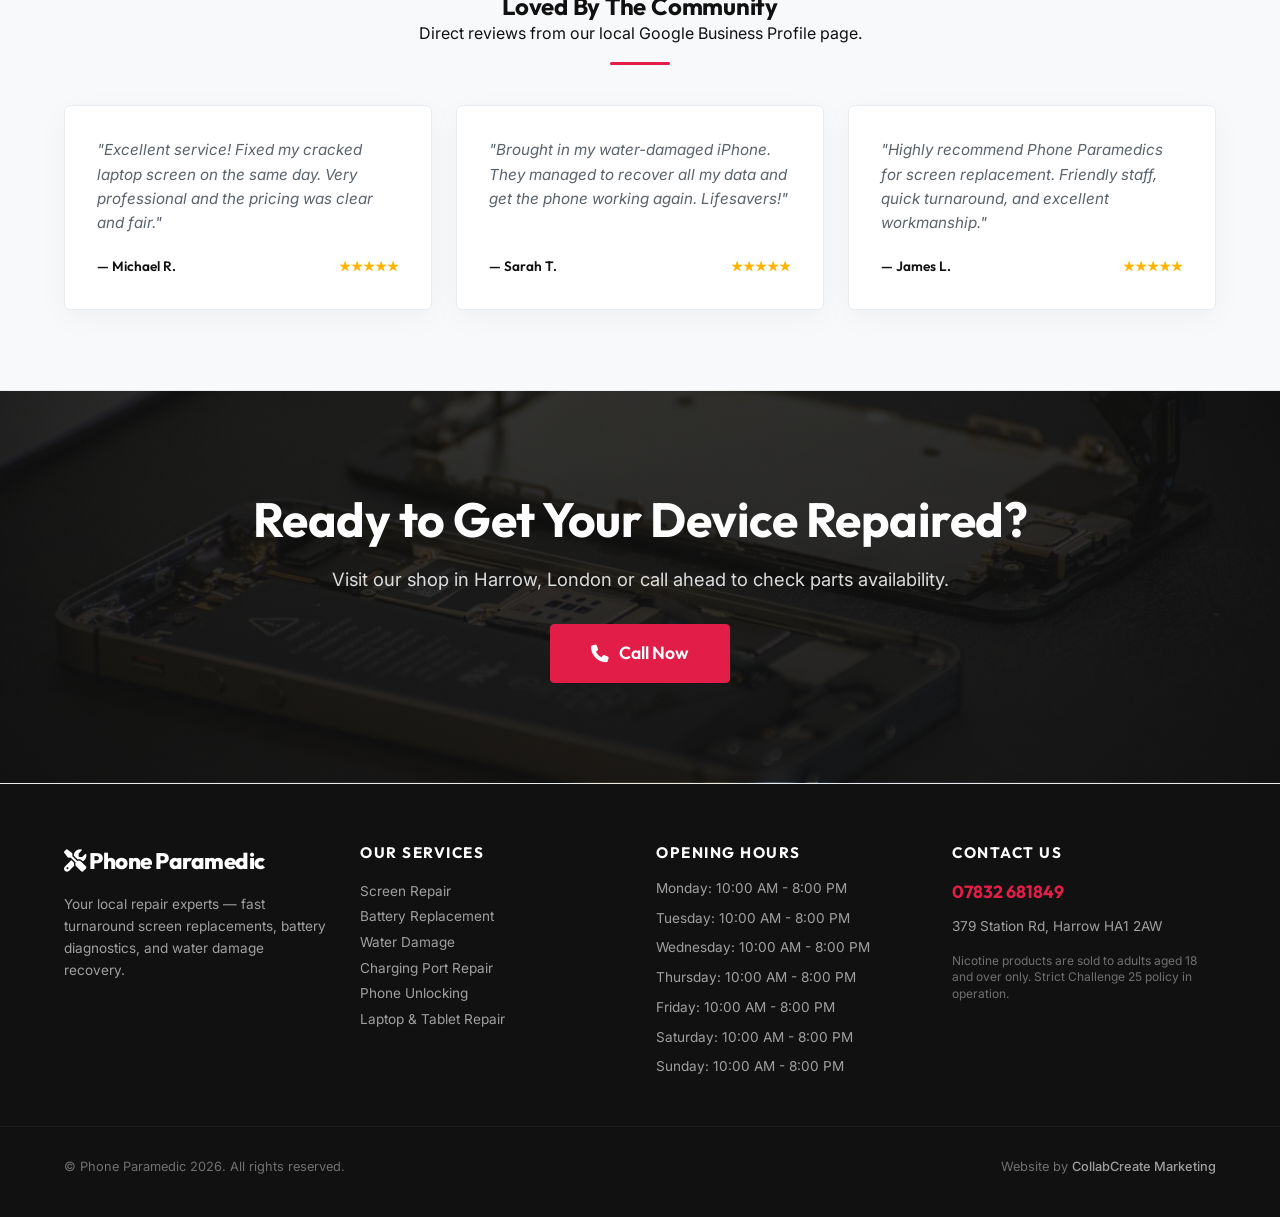
==== commit 731bbf73: "Deploy premium responsive outreach site" ====
--- a/index.html
+++ b/index.html
@@ -56,10 +56,10 @@
         <div class="container hero-grid">
             <div class="hero-content reveal">
                 <span class="eyebrow"><i class="fa-solid fa-screwdriver-wrench"></i> Fast Diagnostics &amp; Repairs</span>
-                <h1>Fast, Reliable Repairs. <br>Right Here in <span class="primary-text">Phone Paramedic</span>.</h1>
+                <h1>Fast, Reliable Repairs. <br><span class="primary-text">At Phone Paramedic</span>.</h1>
                 <p class="hero-tagline">Cracked screens, dead batteries, water damage — we fix it while you wait. Trusted by local customers in Harrow, London.</p>
                 <div class="hero-btns">
-                    <a href="tel:07832681849" class="btn btn-primary"><i class="fa-solid fa-phone"></i> Call Now: 07832 681849</a>
+                    <a href="tel:07832681849" class="btn btn-primary"><i class="fa-solid fa-phone"></i> Call Now</a>
                     <a href="#services" class="btn btn-outline">See All Repairs &darr;</a>
                 </div>
                 <div class="walk-ins-tag">
@@ -91,7 +91,7 @@
             <div class="services-grid reveal">
                 <!-- Screen Repair -->
                 <a href="screen-repair.html" class="service-card-link">
-                    <div class="service-card" style="background-image: linear-gradient(rgba(17, 17, 17, 0.45), rgba(17, 17, 17, 0.75)), url('cracked-screen.jpg');">
+                    <div class="service-card" style="background-image: linear-gradient(rgba(0, 0, 0, 0.2), rgba(0, 0, 0, 0.65)), url('cracked-screen.jpg');">
                         <div class="card-content">
                             <h3>Screen Repair</h3>
                             <p>Cracked, shattered or dead display — restored.</p>
@@ -101,7 +101,7 @@
                 </a>
                 <!-- Battery Replacement -->
                 <a href="battery-replacement.html" class="service-card-link">
-                    <div class="service-card" style="background-image: linear-gradient(rgba(17, 17, 17, 0.45), rgba(17, 17, 17, 0.75)), url('battery-repair.jpg');">
+                    <div class="service-card" style="background-image: linear-gradient(rgba(0, 0, 0, 0.2), rgba(0, 0, 0, 0.65)), url('battery-repair.jpg');">
                         <div class="card-content">
                             <h3>Battery Replacement</h3>
                             <p>Draining fast or not charging? We'll fix that.</p>
@@ -111,7 +111,7 @@
                 </a>
                 <!-- Water Damage -->
                 <a href="water-damage.html" class="service-card-link">
-                    <div class="service-card" style="background-image: linear-gradient(rgba(17, 17, 17, 0.45), rgba(17, 17, 17, 0.75)), url('water-damage.jpg');">
+                    <div class="service-card" style="background-image: linear-gradient(rgba(0, 0, 0, 0.2), rgba(0, 0, 0, 0.65)), url('water-damage.jpg');">
                         <div class="card-content">
                             <h3>Water Damage</h3>
                             <p>Don't panic — bring it in fast and we can help.</p>
@@ -121,7 +121,7 @@
                 </a>
                 <!-- Charging Port -->
                 <a href="charging-port.html" class="service-card-link">
-                    <div class="service-card" style="background-image: linear-gradient(rgba(17, 17, 17, 0.45), rgba(17, 17, 17, 0.75)), url('charging-port.jpg');">
+                    <div class="service-card" style="background-image: linear-gradient(rgba(0, 0, 0, 0.2), rgba(0, 0, 0, 0.65)), url('charging-port.jpg');">
                         <div class="card-content">
                             <h3>Charging Port</h3>
                             <p>Loose connection or won't charge at all — sorted.</p>
@@ -131,7 +131,7 @@
                 </a>
                 <!-- Phone Unlocking -->
                 <a href="phone-unlocking.html" class="service-card-link">
-                    <div class="service-card" style="background-image: linear-gradient(rgba(17, 17, 17, 0.45), rgba(17, 17, 17, 0.75)), url('unlock-phone.jpg');">
+                    <div class="service-card" style="background-image: linear-gradient(rgba(0, 0, 0, 0.2), rgba(0, 0, 0, 0.65)), url('unlock-phone.jpg');">
                         <div class="card-content">
                             <h3>Phone Unlocking</h3>
                             <p>Use any network, anywhere. Unlocked same day.</p>
@@ -141,7 +141,7 @@
                 </a>
                 <!-- Laptop & Tablet Repair -->
                 <a href="laptop-tablet.html" class="service-card-link">
-                    <div class="service-card" style="background-image: linear-gradient(rgba(17, 17, 17, 0.45), rgba(17, 17, 17, 0.75)), url('circuit-board.jpg');">
+                    <div class="service-card" style="background-image: linear-gradient(rgba(0, 0, 0, 0.2), rgba(0, 0, 0, 0.65)), url('circuit-board.jpg');">
                         <div class="card-content">
                             <h3>Laptop &amp; Tablet Repair</h3>
                             <p>Screens, batteries, ports — we fix those too.</p>
@@ -258,7 +258,7 @@
         <div class="container">
             <h2>Ready to Get Your Device Repaired?</h2>
             <p>Visit our shop in Harrow, London or call ahead to check parts availability.</p>
-            <a href="tel:07832681849" class="btn btn-primary btn-large"><i class="fa-solid fa-phone"></i> Call 07832 681849</a>
+            <a href="tel:07832681849" class="btn btn-primary btn-large"><i class="fa-solid fa-phone"></i> Call Now</a>
         </div>
     </section>
 
--- a/styles.css
+++ b/styles.css
@@ -413,25 +413,9 @@
     transition: transform 0.3s ease, box-shadow 0.3s ease;
 }
 
-.service-card::after {
-    content: '';
-    position: absolute;
-    top: 0;
-    left: 0;
-    width: 100%;
-    height: 100%;
-    background: linear-gradient(to top, rgba(17, 17, 17, 0.95) 0%, rgba(17, 17, 17, 0.4) 60%, rgba(17, 17, 17, 0.1) 100%);
-    z-index: 1;
-    transition: background 0.3s ease;
-}
-
 .service-card:hover {
     transform: translateY(-4px);
     box-shadow: 0 12px 30px rgba(0, 0, 0, 0.15);
-}
-
-.service-card:hover::after {
-    background: linear-gradient(to top, rgba(17, 17, 17, 0.98) 0%, rgba(17, 17, 17, 0.5) 60%, rgba(17, 17, 17, 0.2) 100%);
 }
 
 .card-content {
@@ -677,12 +661,14 @@
     font-size: 3.5rem;
     color: #ffffff;
     margin-bottom: 16px;
+    text-shadow: 0 2px 10px rgba(0, 0, 0, 0.85), 0 1px 3px rgba(0, 0, 0, 0.9);
 }
 
 .service-hero p {
     font-size: 1.2rem;
     color: rgba(255, 255, 255, 0.85);
     margin-bottom: 28px;
+    text-shadow: 0 2px 10px rgba(0, 0, 0, 0.85), 0 1px 3px rgba(0, 0, 0, 0.9);
 }
 
 .details-grid {
@@ -862,10 +848,17 @@
 }
 
 .pouches-grid {
-    display: grid;
-    grid-template-columns: repeat(5, 1fr);
+    display: flex;
+    flex-wrap: wrap;
+    justify-content: center;
     gap: 20px;
     margin-top: 48px;
+}
+
+.brand-card {
+    flex: 1 1 calc(20% - 16px);
+    min-width: 180px;
+    max-width: 220px;
 }
 
 .vapes-grid-two {
@@ -1203,14 +1196,14 @@
     .hero-btns { justify-content: center; }
     .walk-ins-tag { justify-content: center; }
     .hero-image-wrapper { max-width: 450px; margin: 0 auto; }
-    .services-grid { grid-template-columns: repeat(2, 1fr); }
+    .services-grid { grid-template-columns: 1fr; }
     .why-us-grid { grid-template-columns: 1fr; gap: 20px; }
     .vapes-teaser-grid, .phones-teaser-grid, .contact-grid-page, .details-grid { grid-template-columns: 1fr; text-align: center; }
     .vape-brand-anchors { justify-content: center; }
     .phone-anchors-grid { max-width: 500px; margin: 0 auto; }
     .reviews-grid, .related-grid, .phones-grid { grid-template-columns: 1fr; }
     .footer-grid { grid-template-columns: repeat(2, 1fr); }
-    .pouches-grid { grid-template-columns: repeat(3, 1fr); }
+    .brand-card { flex: 1 1 calc(33.33% - 16px); min-width: 180px; max-width: 220px; }
     .exterior-img-style { max-height: 300px; }
 }
 
@@ -1247,19 +1240,41 @@
         background-color: var(--bg-alternate);
         border-radius: 6px;
     }
+    .dropdown {
+        width: 100%;
+        text-align: center;
+    }
+    .dropdown-trigger {
+        display: block;
+        width: 100%;
+        text-align: center;
+    }
     .dropdown-menu.active {
         display: block !important;
+    }
+    .dropdown-menu li {
+        width: 100%;
+        text-align: center;
+    }
+    .dropdown-menu li a {
+        text-align: center !important;
+        padding: 12px 20px;
     }
     .dropdown:hover .dropdown-menu { display: none; } /* disable hover on mobile */
     .dropdown.active .dropdown-menu { display: block; }
     .footer-grid { grid-template-columns: 1fr; text-align: center; }
     .footer-hours ul { align-items: center; }
     .footer-bottom { flex-direction: column; text-align: center; }
-    .pouches-grid { grid-template-columns: repeat(2, 1fr); }
+    .brand-card { flex: 1 1 calc(50% - 16px); min-width: 140px; max-width: 180px; }
+    
+    /* Hide details-image on mobile to prevent random/duplicate images before gallery */
+    .details-image {
+        display: none !important;
+    }
     
     /* Phone Unlocking Hero Position Adjust (Checklist Issue 4) */
     .phone-unlock-hero {
-        background-position: center 25% !important;
+        background-position: center 20% !important;
     }
     
     /* Expand buttons on mobile */
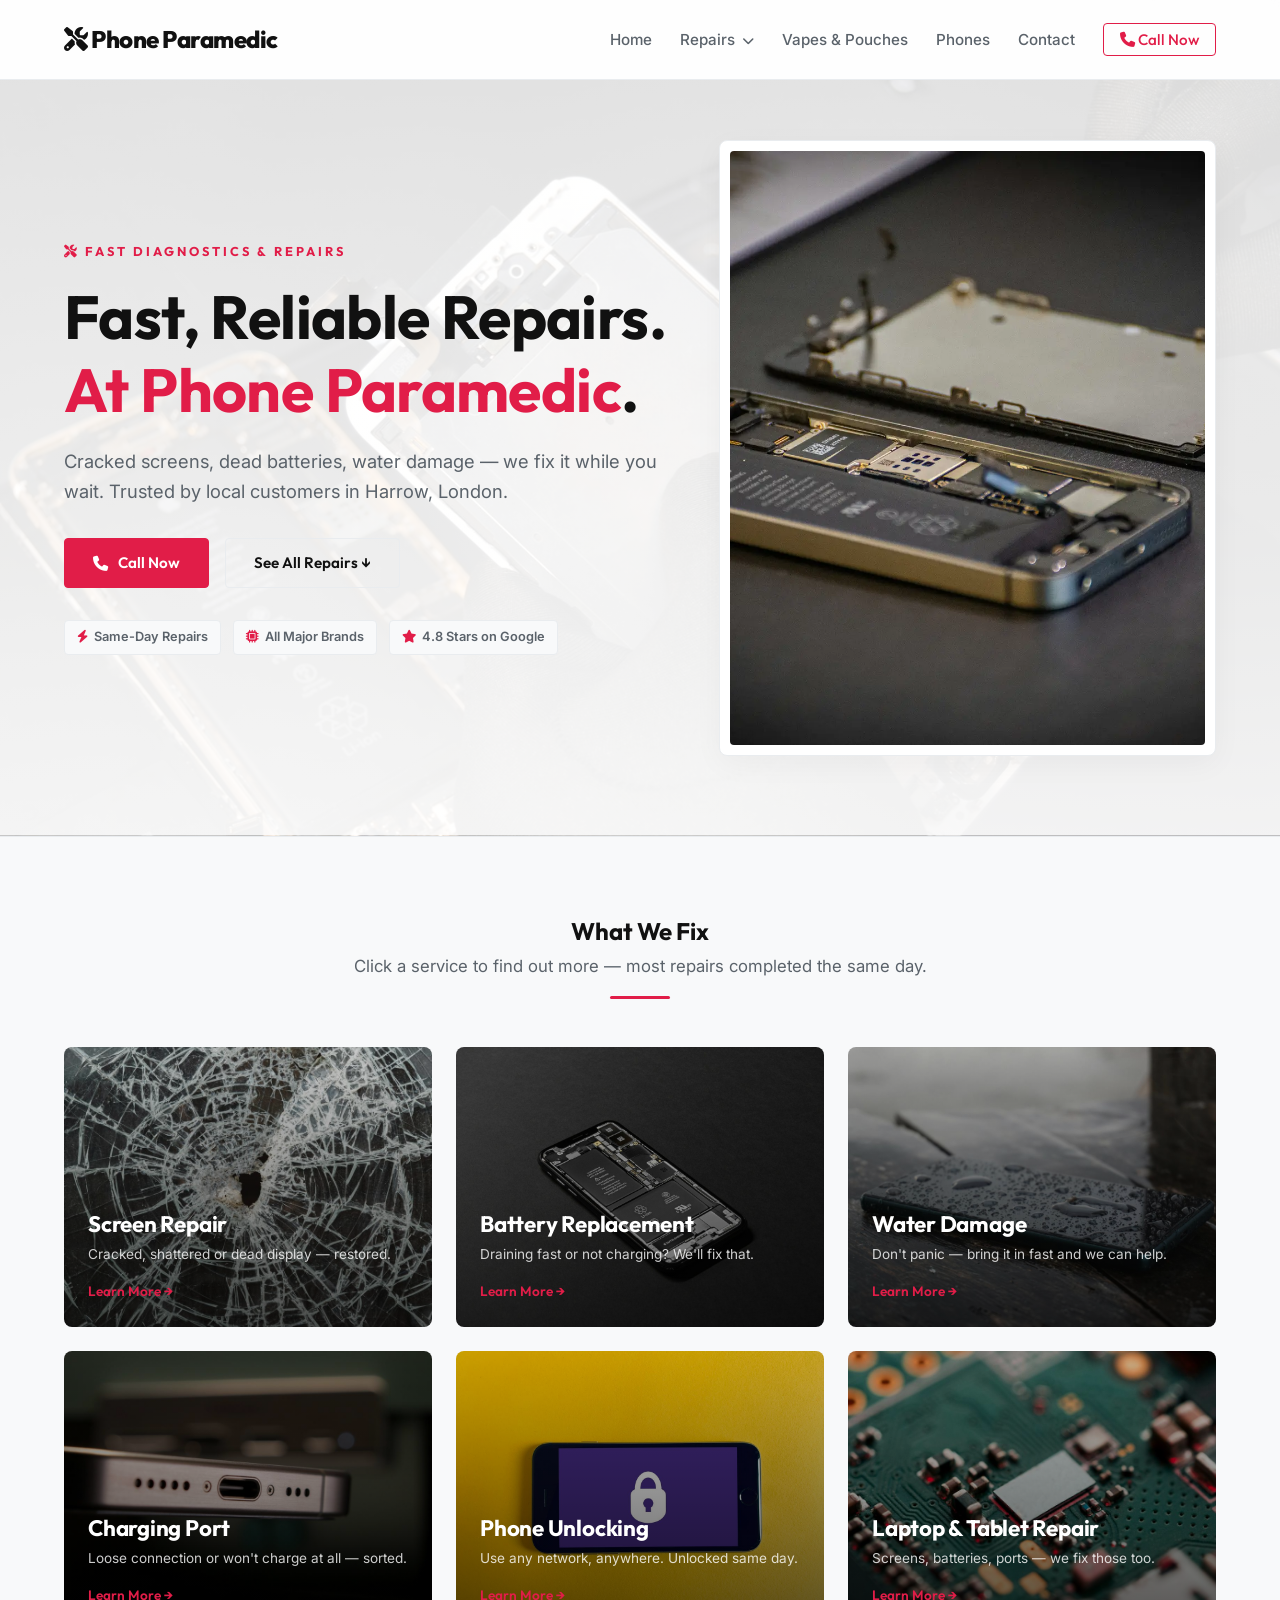
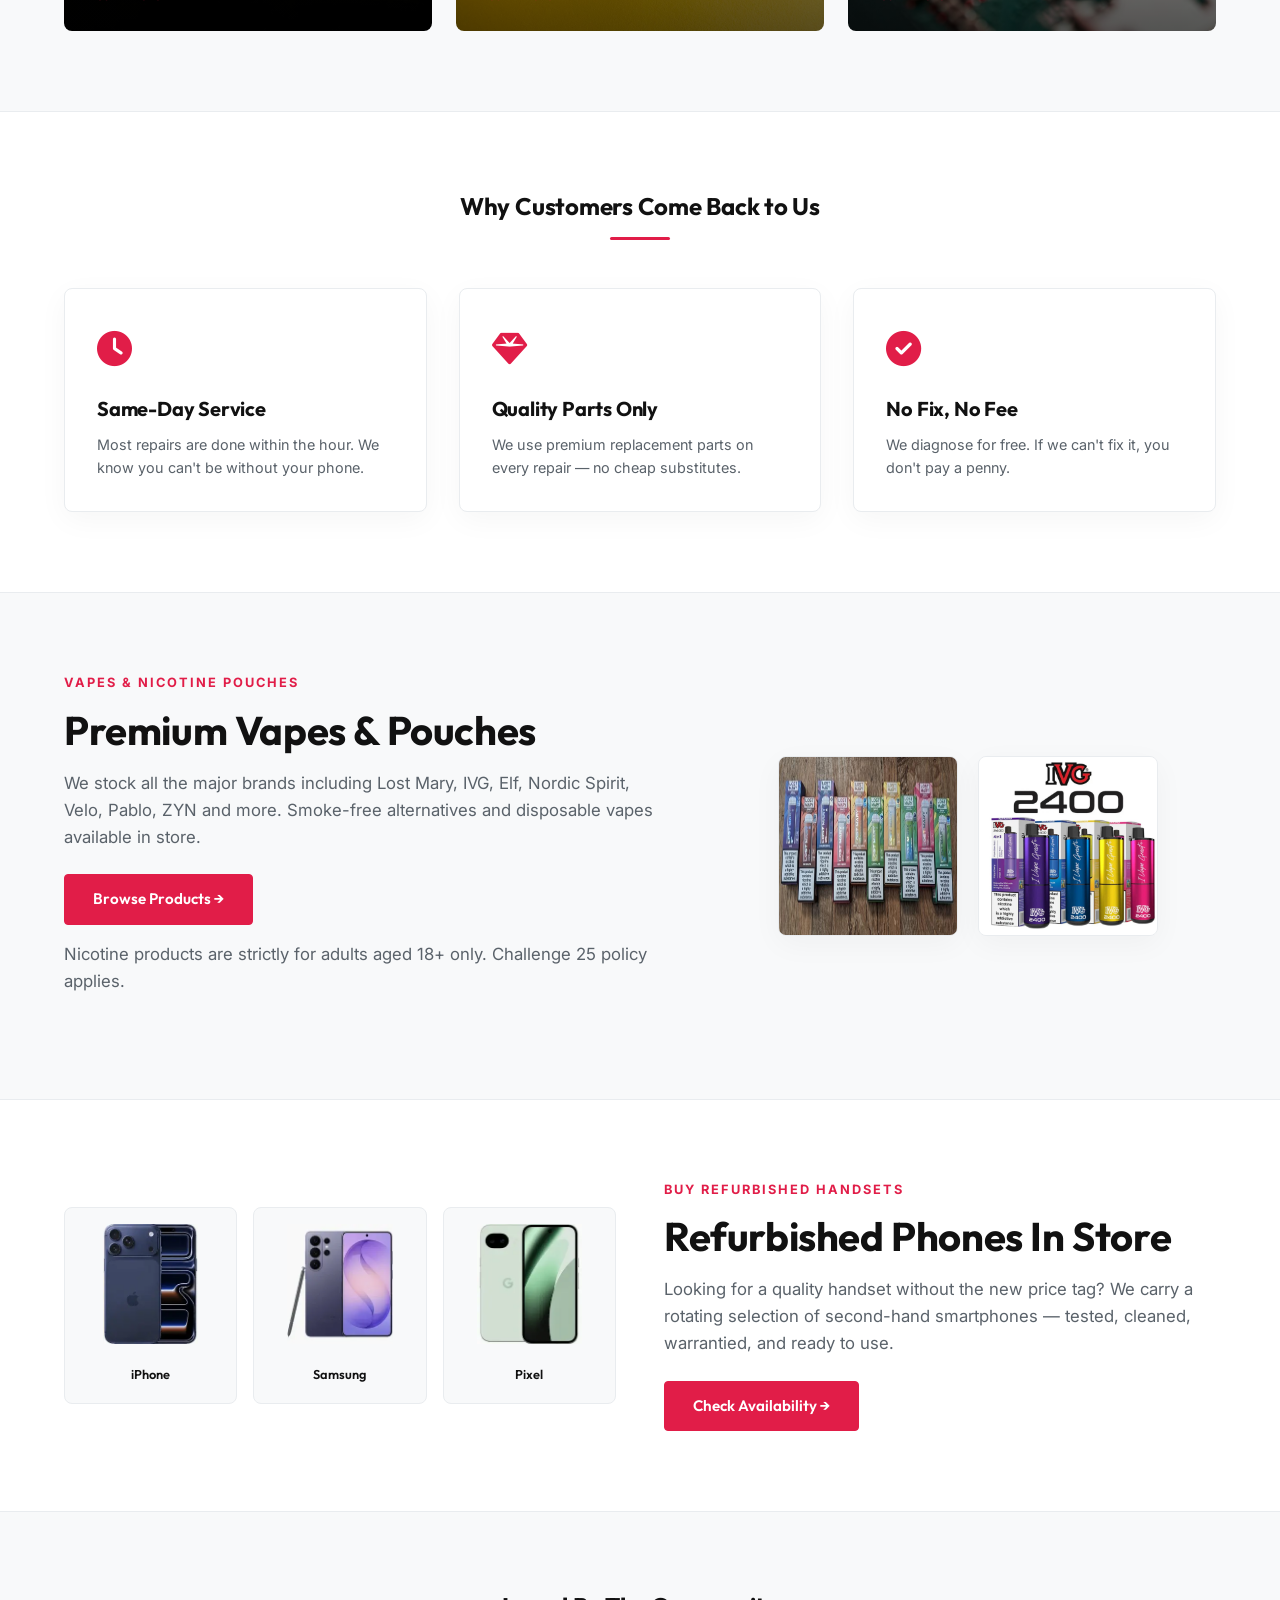
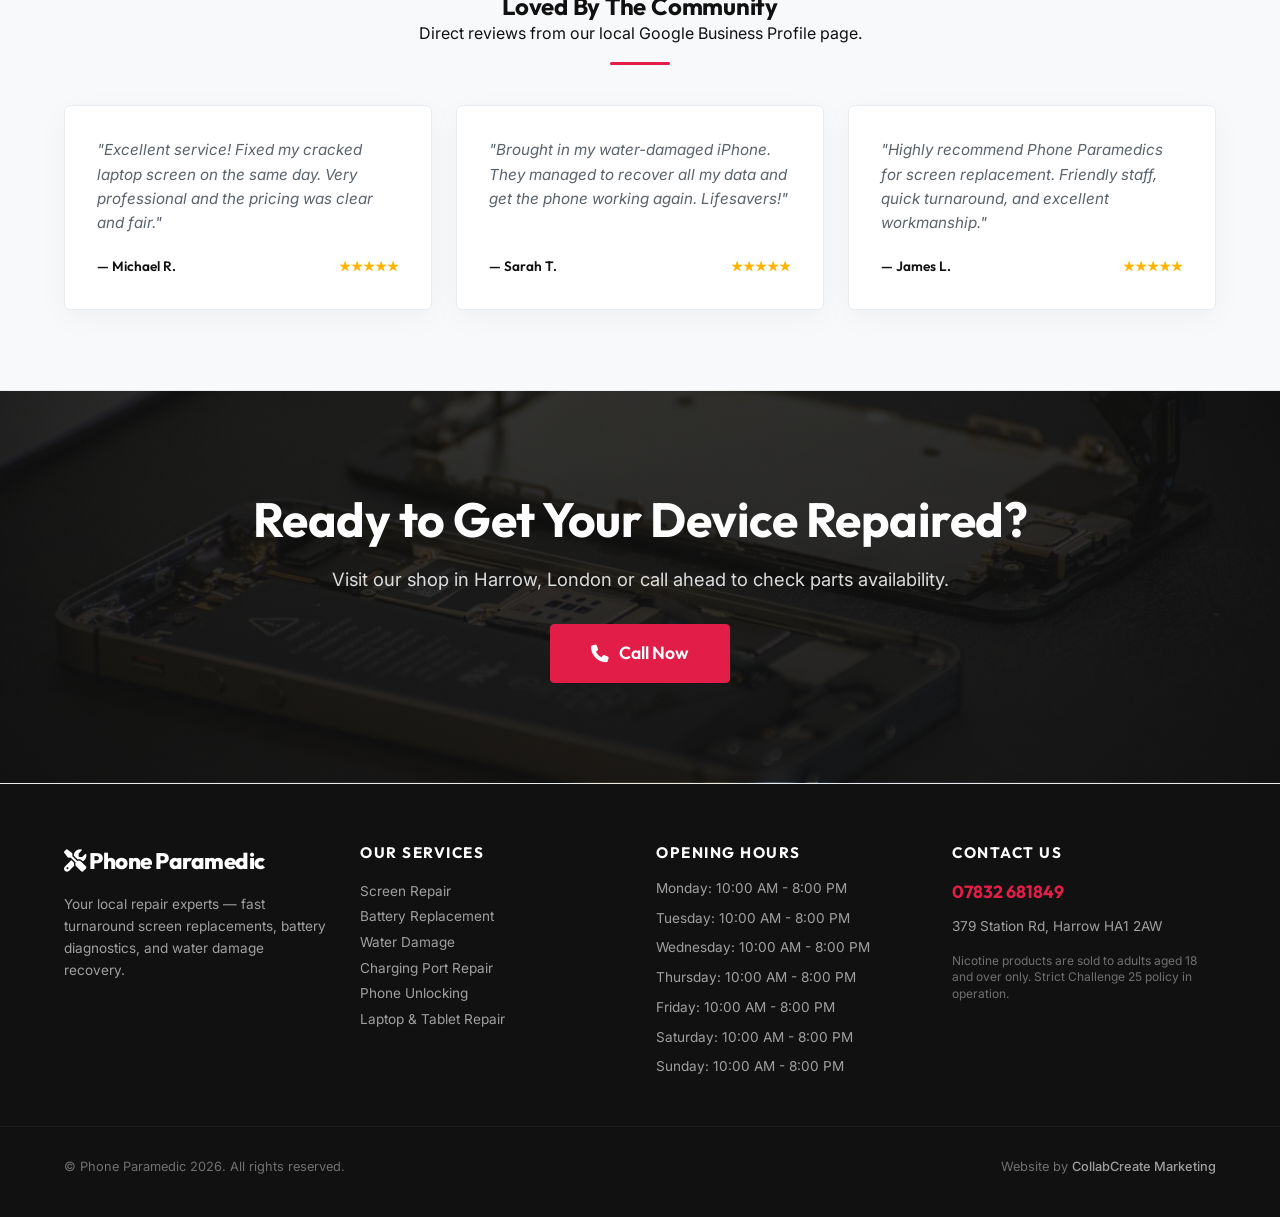
==== commit 6826b3fa: "Deploy premium responsive outreach site" ====
--- a/index.html
+++ b/index.html
@@ -45,6 +45,7 @@
                 <li><a href="vapes-pouches.html">Vapes &amp; Pouches</a></li>
                 <li><a href="phones-in-store.html">Phones</a></li>
                 <li><a href="contact.html">Contact</a></li>
+                
                 <li><a href="tel:07832681849" class="btn-nav-cta"><i class="fa-solid fa-phone"></i> Call Now</a></li>
             </ul>
             <div class="hamburger" id="hamburger"><i class="fa-solid fa-bars"></i></div>
@@ -274,6 +275,7 @@
             <div class="footer-brand">
                 <a href="index.html" class="footer-logo"><i class="fa-solid fa-screwdriver-wrench"></i> Phone Paramedic</a>
                 <p style="margin-top: 15px; font-size: 0.85rem; line-height: 1.6; color: rgba(255, 255, 255, 0.6);">Your local repair experts — fast turnaround screen replacements, battery diagnostics, and water damage recovery.</p>
+                
             </div>
             <div class="footer-links">
                 <h4>Our Services</h4>
--- a/styles.css
+++ b/styles.css
@@ -655,6 +655,13 @@
     background-size: cover;
     background-position: center;
     color: #ffffff;
+}
+
+.phone-unlock-hero {
+    background-size: contain !important;
+    background-repeat: no-repeat !important;
+    background-position: right 10% center !important;
+    background-color: #0a0a0a !important;
 }
 
 .service-hero h1 {
@@ -1274,7 +1281,8 @@
     
     /* Phone Unlocking Hero Position Adjust (Checklist Issue 4) */
     .phone-unlock-hero {
-        background-position: center 20% !important;
+        background-size: cover !important;
+        background-position: center 25% !important;
     }
     
     /* Expand buttons on mobile */
